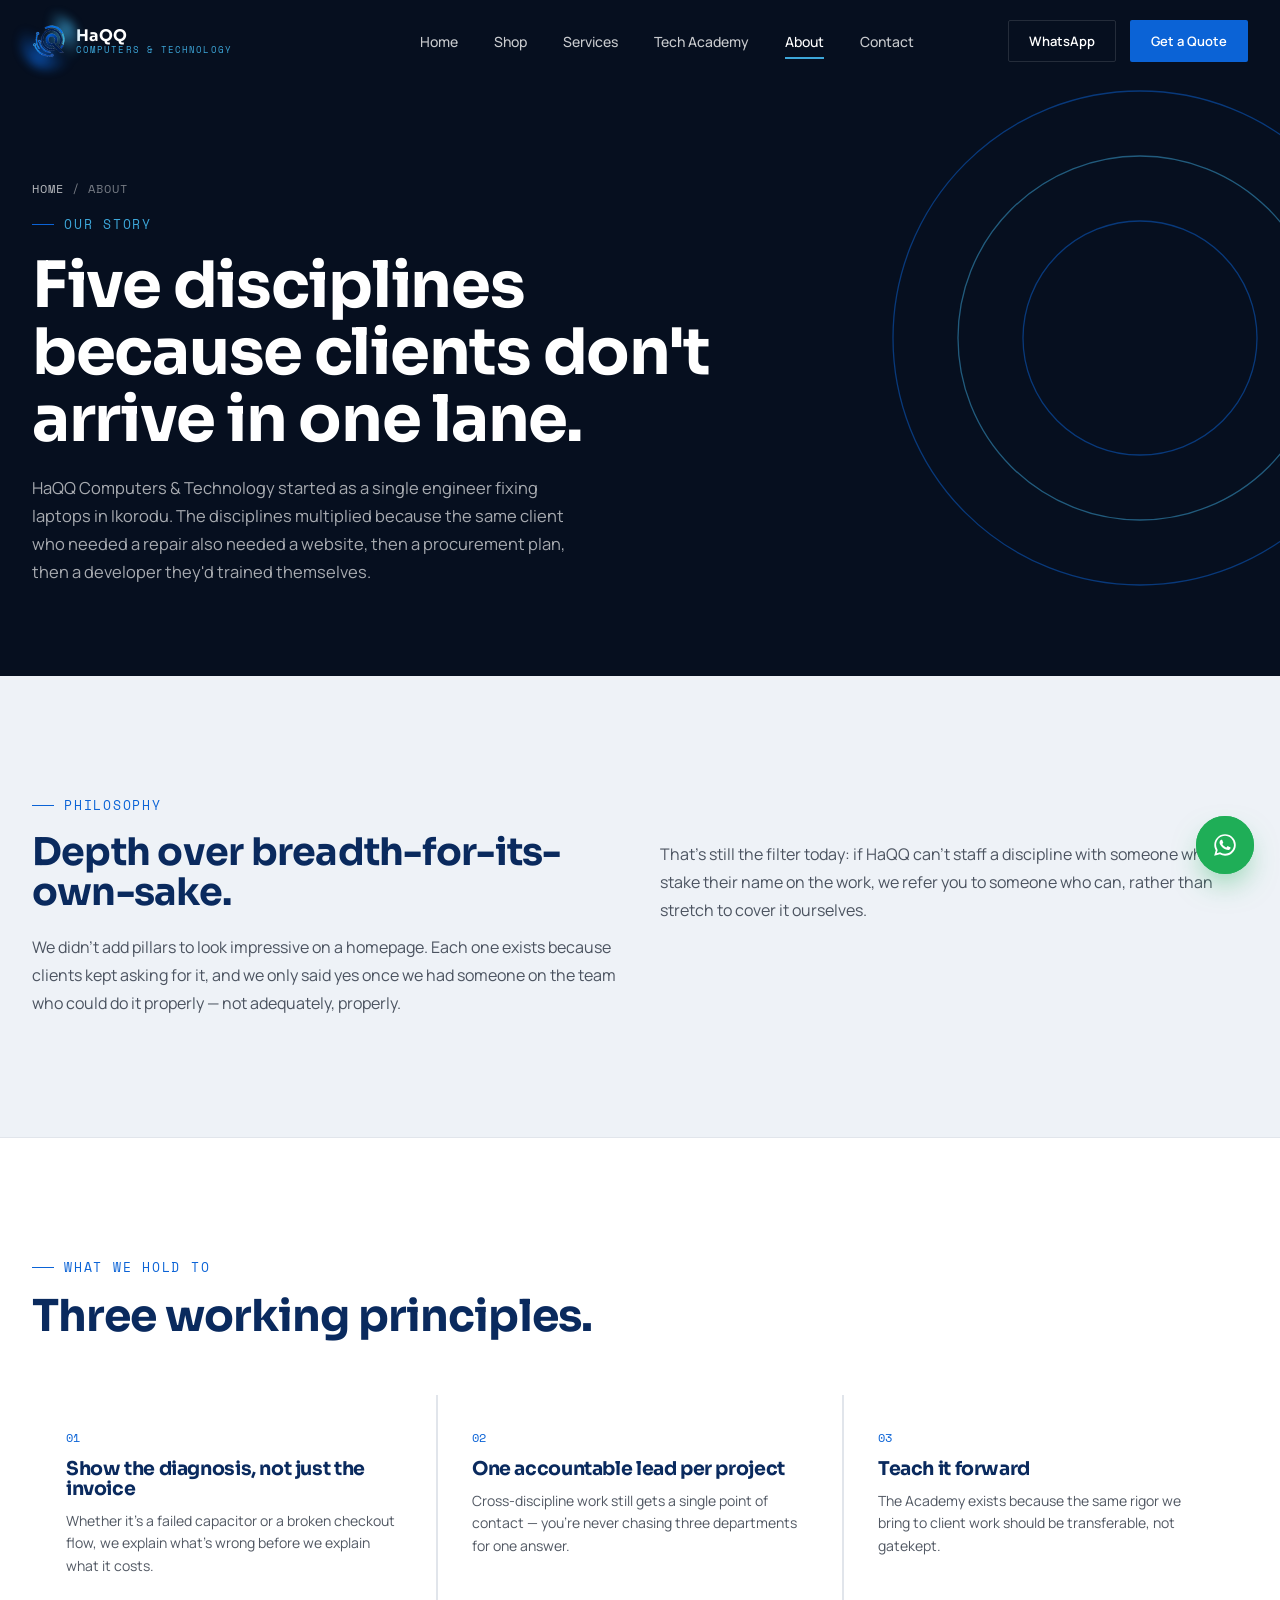
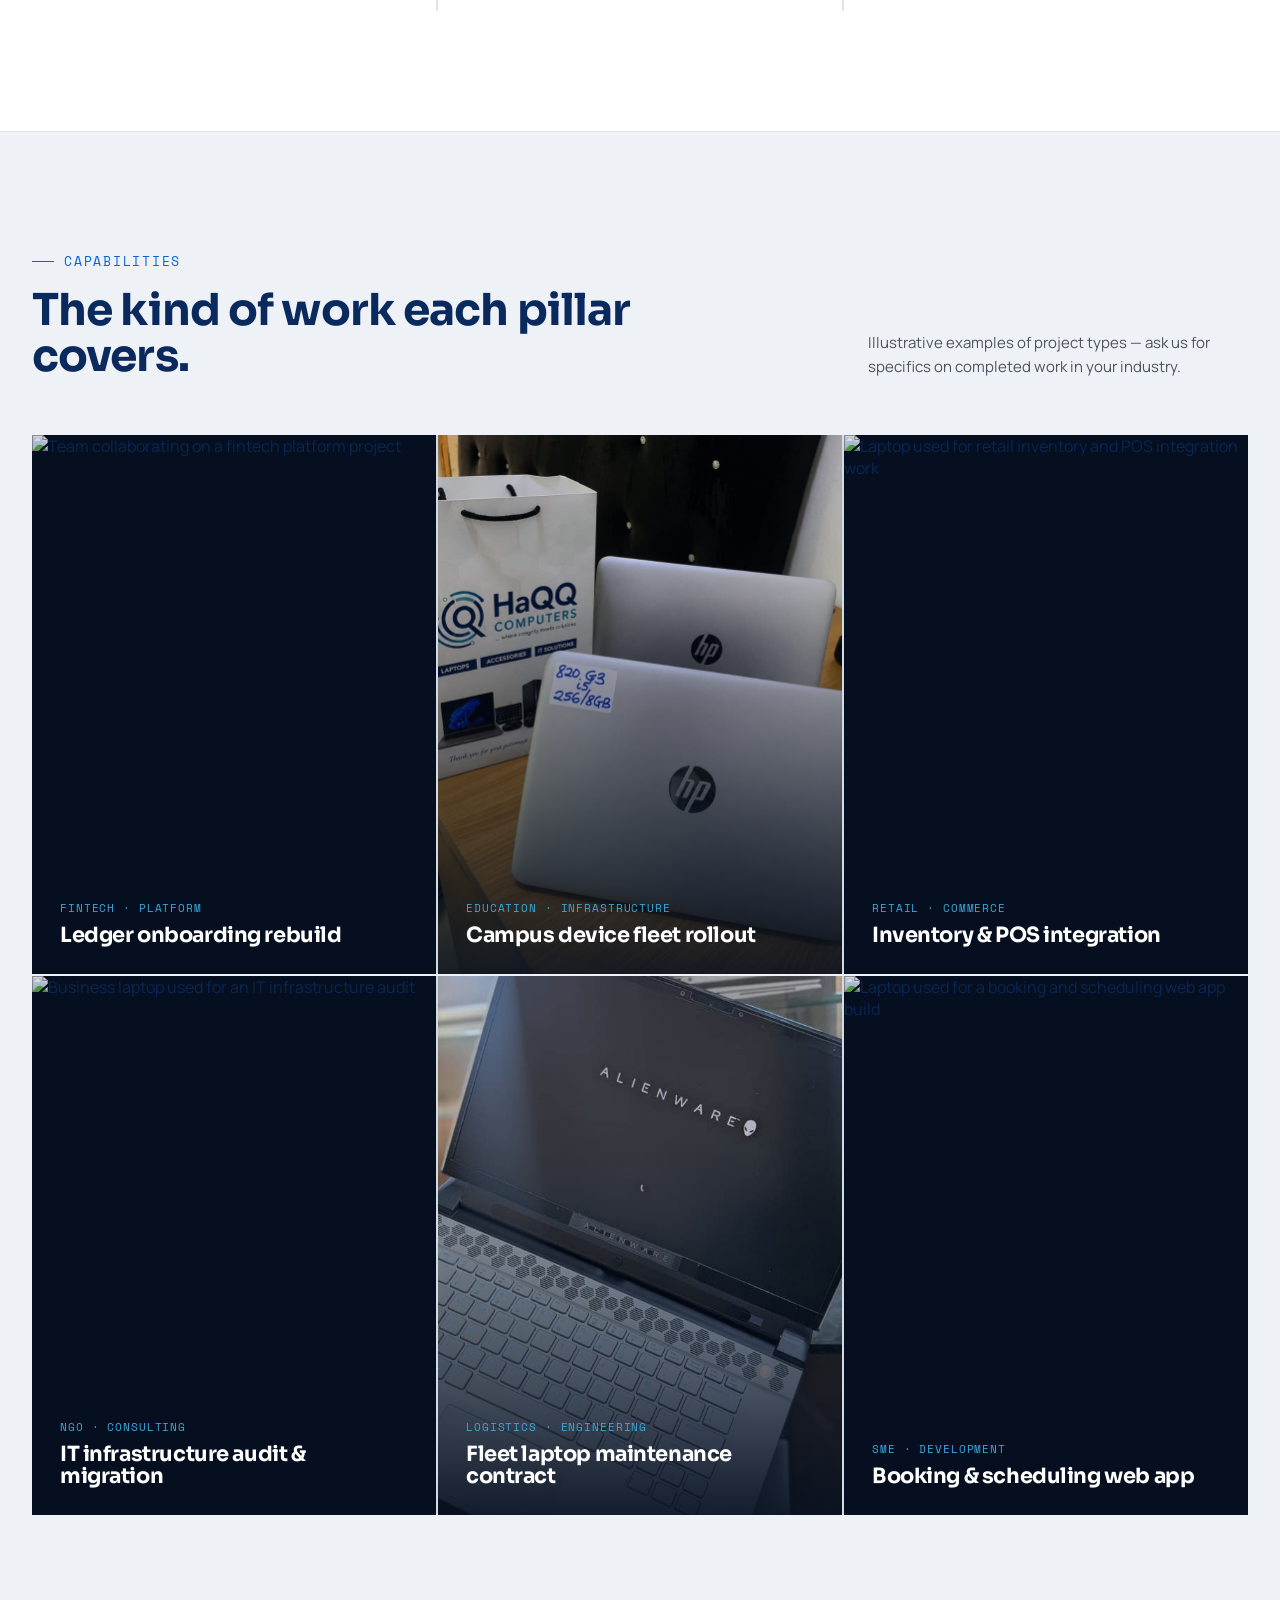
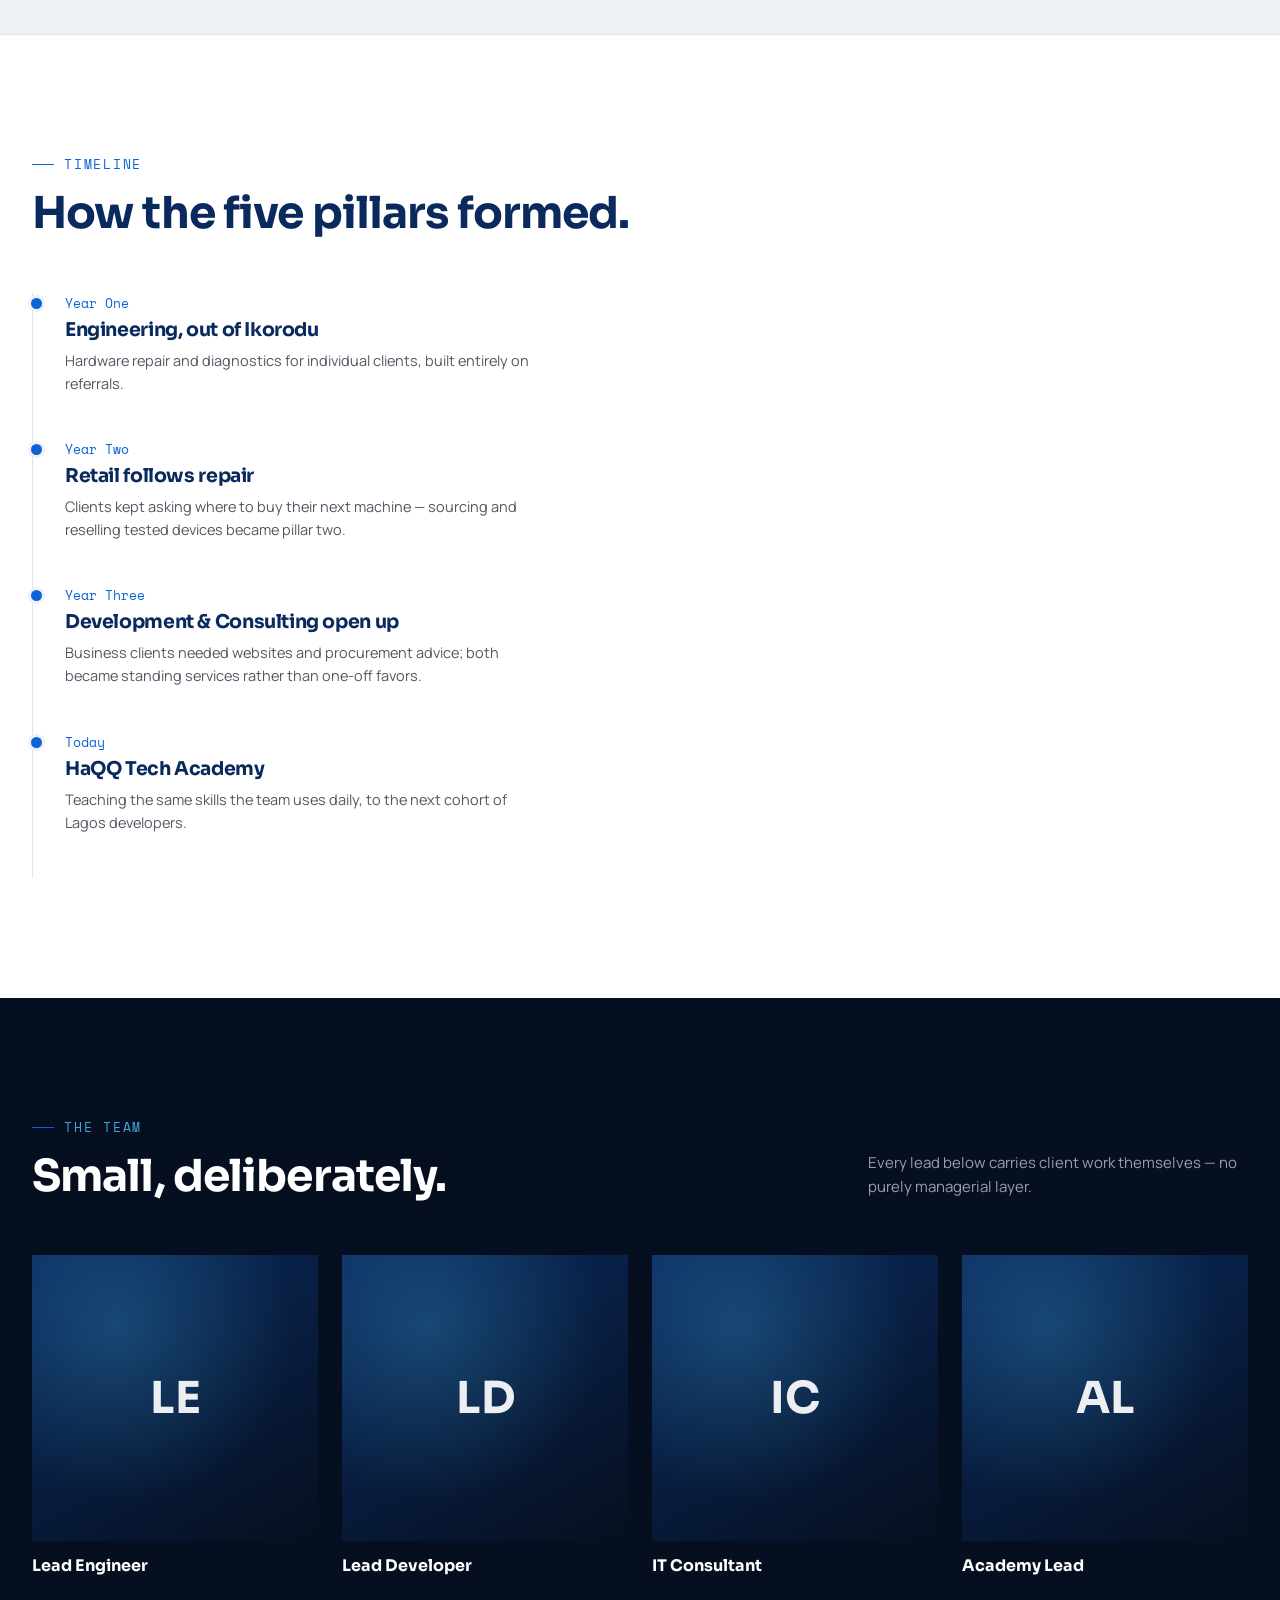
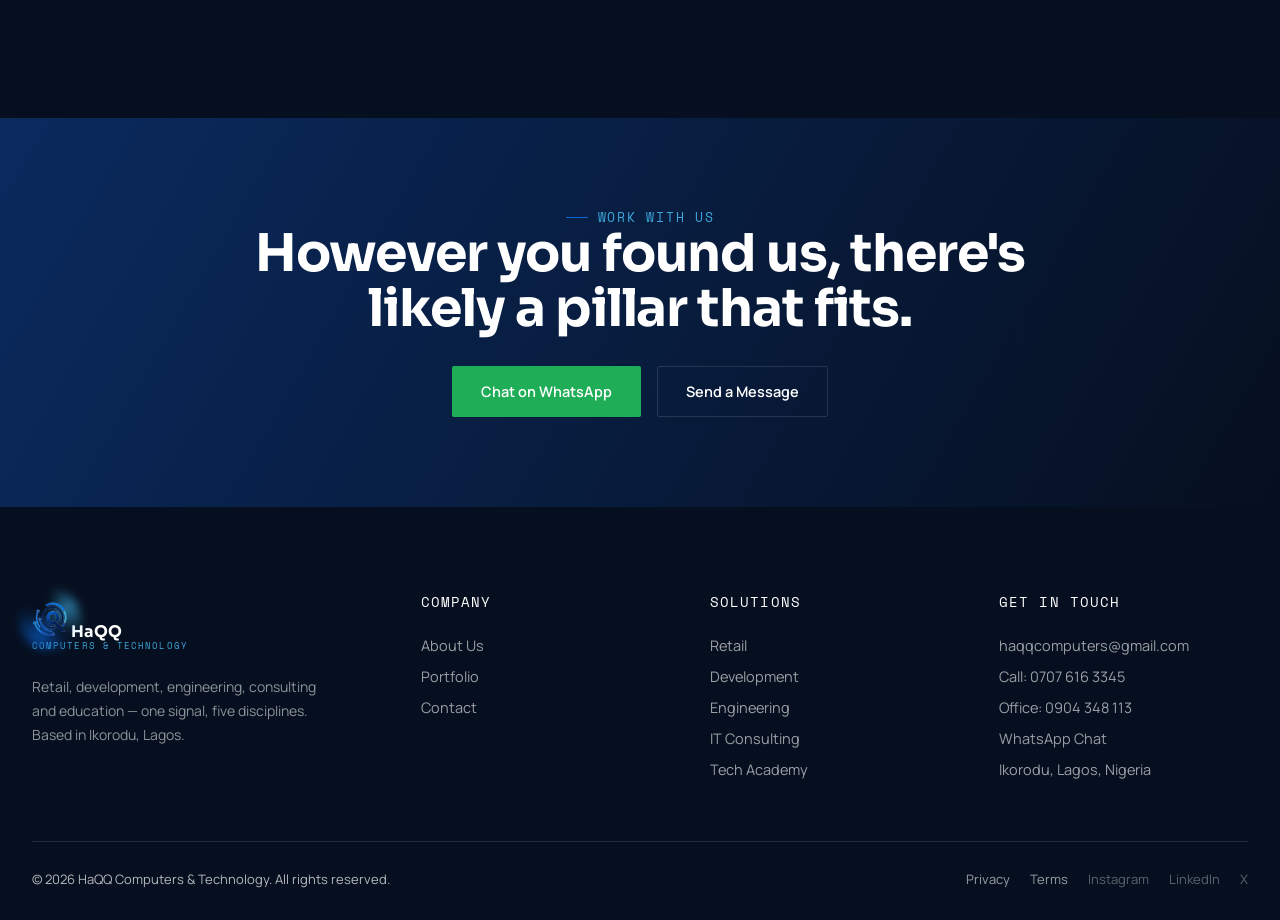
==== about.html @ e87e414a "Deploy clean site files from root" ====
<!DOCTYPE html>
<html lang="en">
<head>
<meta charset="UTF-8">
<meta name="viewport" content="width=device-width, initial-scale=1.0">
<title>About Us & Portfolio | HaQQ Computers & Technology</title>
<meta name="description" content="The philosophy, team and portfolio behind HaQQ Computers & Technology, Lagos.">
<link rel="icon" href="assets/logo-icon.png">
<!-- Open Graph / social preview. Update og:url and og:image to absolute URLs once the site is live on its real domain. -->
<meta property="og:type" content="website">
<meta property="og:site_name" content="HaQQ Computers & Technology">
<meta property="og:title" content="About Us & Portfolio | HaQQ Computers & Technology">
<meta property="og:description" content="The philosophy, team and portfolio behind HaQQ Computers & Technology, Lagos.">
<meta property="og:url" content="https://haqqcomputers.com/about.html">
<meta property="og:image" content="assets/logo.png">
<meta name="twitter:card" content="summary_large_image">
<meta name="twitter:title" content="About Us & Portfolio | HaQQ Computers & Technology">
<meta name="twitter:description" content="The philosophy, team and portfolio behind HaQQ Computers & Technology, Lagos.">
<meta name="twitter:image" content="assets/logo.png">
<link rel="canonical" href="https://haqqcomputers.com/about.html">
<link rel="preconnect" href="https://fonts.googleapis.com">
<link href="https://fonts.googleapis.com/css2?family=Sora:wght@500;600;700;800&family=Manrope:wght@400;500;600;700&family=Space+Mono:wght@400;700&display=swap" rel="stylesheet">
<link rel="stylesheet" href="css/style.css">
</head>
<body>

<nav class="site-nav">
  <div class="wrap">
    <a href="index.html" class="nav-logo">
      <span class="logo-orbit"><img src="assets/logo-icon.png" alt="HaQQ Computers & Technology logo"></span>
      <span class="lockup">HaQQ<span>COMPUTERS &amp; TECHNOLOGY</span></span>
    </a>
    <div class="nav-overlay"></div>
    <ul class="nav-links">
      <li><a href="index.html">Home</a></li>
      <li><a href="shop.html">Shop</a></li>
      <li><a href="services.html">Services</a></li>
      <li><a href="academy.html">Tech Academy</a></li>
      <li><a href="about.html" class="active">About</a></li>
      <li><a href="contact.html">Contact</a></li>
    </ul>
    <div class="nav-cta">
      <a href="#" data-wa="Hi HaQQ, I'd like to talk about a project." class="btn btn-ghost-dark btn-sm"><span class="txt">WhatsApp</span></a>
      <a href="contact.html" class="btn btn-primary btn-sm">Get a Quote</a>
      <button class="nav-burger" aria-label="Toggle menu"><span></span><span></span><span></span></button>
    </div>
  </div>
</nav>

<header class="page-hero">
  <svg class="ring-bg" viewBox="0 0 400 400" fill="none">
    <circle cx="200" cy="200" r="190" stroke="#0b63d6" stroke-width="1"/>
    <circle cx="200" cy="200" r="140" stroke="#3da7da" stroke-width="1"/>
    <circle cx="200" cy="200" r="90" stroke="#0b63d6" stroke-width="1"/>
  </svg>
  <div class="wrap">
    <div class="breadcrumb"><a href="index.html">Home</a> / About</div>
    <div class="eyebrow">Our Story</div>
    <h1>Five disciplines because clients don't arrive in one lane.</h1>
    <p>HaQQ Computers &amp; Technology started as a single engineer fixing laptops in Ikorodu. The disciplines multiplied because the same client who needed a repair also needed a website, then a procurement plan, then a developer they'd trained themselves.</p>
  </div>
</header>

<section class="section-pad">
  <div class="wrap grid-2">
    <div class="reveal">
      <div class="eyebrow">Philosophy</div>
      <h2 style="font-size:clamp(26px,3.2vw,38px); margin:18px 0 20px;">Depth over breadth-for-its-own-sake.</h2>
      <p style="color:var(--ink-70); line-height:1.75;">We didn't add pillars to look impressive on a homepage. Each one exists because clients kept asking for it, and we only said yes once we had someone on the team who could do it properly — not adequately, properly.</p>
    </div>
    <div class="reveal reveal-d1">
      <p style="color:var(--ink-70); line-height:1.75; margin-top:44px;">That's still the filter today: if HaQQ can't staff a discipline with someone who'd stake their name on the work, we refer you to someone who can, rather than stretch to cover it ourselves.</p>
    </div>
  </div>
</section>

<section class="section-pad" style="background:var(--paper); border-top:1px solid var(--line); border-bottom:1px solid var(--line);">
  <div class="wrap">
    <div class="section-head reveal">
      <div><div class="eyebrow">What We Hold To</div><h2>Three working principles.</h2></div>
    </div>
    <div class="value-grid">
      <div class="value-item reveal">
        <div class="n">01</div>
        <h4>Show the diagnosis, not just the invoice</h4>
        <p>Whether it's a failed capacitor or a broken checkout flow, we explain what's wrong before we explain what it costs.</p>
      </div>
      <div class="value-item reveal reveal-d1">
        <div class="n">02</div>
        <h4>One accountable lead per project</h4>
        <p>Cross-discipline work still gets a single point of contact — you're never chasing three departments for one answer.</p>
      </div>
      <div class="value-item reveal reveal-d2">
        <div class="n">03</div>
        <h4>Teach it forward</h4>
        <p>The Academy exists because the same rigor we bring to client work should be transferable, not gatekept.</p>
      </div>
    </div>
  </div>
</section>

<section class="section-pad" id="portfolio">
  <div class="wrap">
    <div class="section-head reveal">
      <div><div class="eyebrow">Capabilities</div><h2>The kind of work each pillar covers.</h2></div>
      <p>Illustrative examples of project types — ask us for specifics on completed work in your industry.</p>
    </div>
    <div class="portfolio-strip" style="margin:0;">
      <div class="portfolio-item reveal"><img src="https://images.unsplash.com/photo-1573164574572-cb89e39749b4?fm=jpg&q=80&w=900&auto=format&fit=crop" alt="Team collaborating on a fintech platform project" loading="lazy"><div class="content"><div class="tag-line">Fintech · Platform</div><h4>Ledger onboarding rebuild</h4></div></div>
      <div class="portfolio-item reveal reveal-d1"><img src="assets/products/hp-budget.jpeg" alt="Laptops prepared for a school device fleet rollout" loading="lazy"><div class="content"><div class="tag-line">Education · Infrastructure</div><h4>Campus device fleet rollout</h4></div></div>
      <div class="portfolio-item reveal reveal-d2"><img src="https://images.unsplash.com/photo-1628115367019-607aedaee62a?fm=jpg&q=80&w=900&auto=format&fit=crop" alt="Laptop used for retail inventory and POS integration work" loading="lazy"><div class="content"><div class="tag-line">Retail · Commerce</div><h4>Inventory &amp; POS integration</h4></div></div>
    </div>
    <div class="portfolio-strip" style="margin-top:2px;">
      <div class="portfolio-item reveal"><img src="https://images.unsplash.com/photo-1552257079-e48b715185fa?fm=jpg&q=80&w=900&auto=format&fit=crop" alt="Business laptop used for an IT infrastructure audit" loading="lazy"><div class="content"><div class="tag-line">NGO · Consulting</div><h4>IT infrastructure audit &amp; migration</h4></div></div>
      <div class="portfolio-item reveal reveal-d1"><img src="assets/products/alienware-gaming.jpeg" alt="Laptop serviced as part of a fleet maintenance contract" loading="lazy"><div class="content"><div class="tag-line">Logistics · Engineering</div><h4>Fleet laptop maintenance contract</h4></div></div>
      <div class="portfolio-item reveal reveal-d2"><img src="https://images.unsplash.com/photo-1593642532400-2682810df593?fm=jpg&q=80&w=900&auto=format&fit=crop" alt="Laptop used for a booking and scheduling web app build" loading="lazy"><div class="content"><div class="tag-line">SME · Development</div><h4>Booking &amp; scheduling web app</h4></div></div>
    </div>
  </div>
</section>

<section class="section-pad" style="background:var(--paper); border-top:1px solid var(--line);">
  <div class="wrap">
    <div class="section-head reveal">
      <div><div class="eyebrow">Timeline</div><h2>How the five pillars formed.</h2></div>
    </div>
    <div class="timeline">
      <div class="timeline-item reveal">
        <div class="yr">Year One</div>
        <h4>Engineering, out of Ikorodu</h4>
        <p>Hardware repair and diagnostics for individual clients, built entirely on referrals.</p>
      </div>
      <div class="timeline-item reveal reveal-d1">
        <div class="yr">Year Two</div>
        <h4>Retail follows repair</h4>
        <p>Clients kept asking where to buy their next machine — sourcing and reselling tested devices became pillar two.</p>
      </div>
      <div class="timeline-item reveal reveal-d2">
        <div class="yr">Year Three</div>
        <h4>Development &amp; Consulting open up</h4>
        <p>Business clients needed websites and procurement advice; both became standing services rather than one-off favors.</p>
      </div>
      <div class="timeline-item reveal reveal-d3">
        <div class="yr">Today</div>
        <h4>HaQQ Tech Academy</h4>
        <p>Teaching the same skills the team uses daily, to the next cohort of Lagos developers.</p>
      </div>
    </div>
  </div>
</section>

<section class="section-pad dark-section">
  <div class="wrap">
    <div class="section-head reveal">
      <div><div class="eyebrow" style="color:var(--cyan);">The Team</div><h2 style="color:#fff;">Small, deliberately.</h2></div>
      <p style="color:rgba(255,255,255,.6);">Every lead below carries client work themselves — no purely managerial layer.</p>
    </div>
    <div class="team-grid">
      <div class="team-card reveal"><div class="photo"><span class="initial">LE</span></div><h5>Lead Engineer</h5><span>Hardware &amp; Diagnostics</span></div>
      <div class="team-card reveal reveal-d1"><div class="photo"><span class="initial">LD</span></div><h5>Lead Developer</h5><span>Web &amp; Software</span></div>
      <div class="team-card reveal reveal-d2"><div class="photo"><span class="initial">IC</span></div><h5>IT Consultant</h5><span>Infrastructure &amp; Procurement</span></div>
      <div class="team-card reveal reveal-d3"><div class="photo"><span class="initial">AL</span></div><h5>Academy Lead</h5><span>Curriculum &amp; Mentorship</span></div>
    </div>
  </div>
</section>

<section class="cta-band">
  <div class="wrap">
    <div class="eyebrow reveal" style="justify-content:center; color:var(--cyan);">Work With Us</div>
    <h2 class="reveal">However you found us, there's likely a pillar that fits.</h2>
    <div class="cta-band-ctas reveal">
      <a href="#" data-wa="Hi HaQQ, I'd like to talk about a project." class="btn btn-wa">Chat on WhatsApp</a>
      <a href="contact.html" class="btn btn-ghost-dark">Send a Message</a>
    </div>
  </div>
</section>

<footer class="site-footer">
  <div class="wrap">
    <div style="display:grid; grid-template-columns:1.4fr 1fr 1fr 1fr; gap:40px; padding-bottom:56px; border-bottom:1px solid var(--line-dark);">
      <div>
        <a href="index.html" class="nav-logo" style="margin-bottom:18px;">
          <span class="logo-orbit" style="width:36px;height:36px;"><img src="assets/logo-icon.png" alt="HaQQ logo" style="height:36px;"></span>
          <span class="lockup">HaQQ<span>COMPUTERS &amp; TECHNOLOGY</span></span>
        </a>
        <p style="font-size:14px; line-height:1.7; max-width:32ch; color:rgba(255,255,255,.55); margin-top:14px;">Retail, development, engineering, consulting and education — one signal, five disciplines. Based in Ikorodu, Lagos.</p>
      </div>
      <div>
        <h4>Company</h4>
        <a href="about.html">About Us</a>
        <a href="about.html#portfolio">Portfolio</a>
        <a href="contact.html">Contact</a>
      </div>
      <div>
        <h4>Solutions</h4>
        <a href="shop.html">Retail</a>
        <a href="services.html">Development</a>
        <a href="services.html">Engineering</a>
        <a href="services.html">IT Consulting</a>
        <a href="academy.html">Tech Academy</a>
      </div>
      <div>
        <h4>Get in Touch</h4>
        <a href="mailto:haqqcomputers@gmail.com">haqqcomputers@gmail.com</a>
        <a href="tel:+2347076163345">Call: 0707 616 3345</a>
        <a href="tel:+2340904348113">Office: 0904 348 113</a>
        <a href="#" data-wa="Hi HaQQ, I'd like to talk about a project.">WhatsApp Chat</a>
        <a href="#">Ikorodu, Lagos, Nigeria</a>
      </div>
    </div>
    <div style="display:flex; justify-content:space-between; align-items:center; padding-top:28px; flex-wrap:wrap; gap:12px;">
      <span style="font-size:13px;">© <span class="js-year"></span> HaQQ Computers &amp; Technology. All rights reserved.</span>
      <div style="display:flex; gap:20px; align-items:center;">
        <a href="privacy.html" style="padding:0; font-size:13px;">Privacy</a>
        <a href="terms.html" style="padding:0; font-size:13px;">Terms</a>
        <span style="font-size:13px; color:rgba(255,255,255,.35);" title="Social profiles launching soon">Instagram</span>
        <span style="font-size:13px; color:rgba(255,255,255,.35);" title="Social profiles launching soon">LinkedIn</span>
        <span style="font-size:13px; color:rgba(255,255,255,.35);" title="Social profiles launching soon">X</span>
      </div>
    </div>
  </div>
</footer>

<a href="#" data-wa="Hi HaQQ, I'd like to talk about a project." class="wa-float" aria-label="Chat on WhatsApp">
  <svg width="26" height="26" viewBox="0 0 24 24" fill="currentColor"><path d="M12.04 2C6.58 2 2.13 6.45 2.13 11.91c0 1.75.46 3.44 1.34 4.93L2 22l5.28-1.39a9.9 9.9 0 004.76 1.21h.01c5.46 0 9.9-4.45 9.9-9.91C22 6.45 17.5 2 12.04 2zm0 18.06h-.01a8.24 8.24 0 01-4.2-1.15l-.3-.18-3.13.82.84-3.05-.2-.31a8.22 8.22 0 01-1.26-4.38c0-4.55 3.7-8.25 8.26-8.25 2.2 0 4.27.86 5.83 2.42a8.19 8.19 0 012.42 5.84c0 4.55-3.71 8.24-8.25 8.24zm4.52-6.16c-.25-.12-1.47-.72-1.7-.81-.23-.08-.39-.12-.56.13-.17.25-.64.81-.78.97-.14.17-.29.19-.53.06-.25-.12-1.05-.39-2-1.23-.74-.66-1.24-1.47-1.39-1.72-.14-.25-.02-.38.11-.51.11-.11.25-.29.37-.43.12-.15.16-.25.25-.42.08-.17.04-.31-.02-.44-.06-.12-.56-1.35-.77-1.85-.2-.48-.41-.42-.56-.43-.14-.01-.31-.01-.48-.01a.92.92 0 00-.67.31c-.23.25-.87.85-.87 2.08s.89 2.41 1.02 2.58c.12.17 1.75 2.67 4.25 3.74.59.26 1.06.41 1.42.52.6.19 1.14.16 1.57.1.48-.07 1.47-.6 1.68-1.18.21-.58.21-1.08.14-1.18-.06-.11-.23-.17-.48-.29z"/></svg>
</a>

<script src="js/main.js"></script>
</body>
</html>
---- css/style.css ----
/* ============================================================
   HaQQ Computers & Technology — Design System
   Tokens derived from brand mark: concentric signal-ring monogram
   ============================================================ */

:root{
  /* Core palette — pulled from logo analysis */
  --ink:        #060f1f;   /* near-black navy, cinematic canvas */
  --navy:       #0a2a5e;   /* primary brand navy, headings on light */
  --signal:     #0b63d6;   /* primary accent — CTAs, links */
  --cyan:       #3da7da;   /* secondary accent — motion, highlights */
  --porcelain:  #eef2f7;   /* light surface */
  --paper:      #ffffff;   /* card surface */
  --amber:      #e8a33d;   /* utility only — stock/sale badges */

  --ink-70:     rgba(6,15,31,.7);
  --ink-45:     rgba(6,15,31,.45);
  --line:       rgba(10,42,94,.12);
  --line-dark:  rgba(255,255,255,.12);

  --display: 'Sora', sans-serif;
  --body:    'Manrope', sans-serif;
  --mono:    'Space Mono', monospace;

  --container: 1320px;
}

*{ box-sizing:border-box; margin:0; padding:0; }
html{ scroll-behavior:smooth; }
body{
  font-family:var(--body);
  color:var(--navy);
  background:var(--porcelain);
  -webkit-font-smoothing:antialiased;
  overflow-x:hidden;
}
img{ max-width:100%; display:block; }
a{ color:inherit; text-decoration:none; }
ul{ list-style:none; }
button{ font-family:inherit; cursor:pointer; }

.wrap{ max-width:var(--container); margin:0 auto; padding:0 32px; }
@media (max-width:640px){ .wrap{ padding:0 20px; } }

h1,h2,h3,h4{ font-family:var(--display); font-weight:700; letter-spacing:-0.02em; line-height:1.05; }
.eyebrow{
  font-family:var(--mono); font-size:12.5px; letter-spacing:.14em; text-transform:uppercase;
  color:var(--signal); display:flex; align-items:center; gap:10px; font-weight:500;
}
.eyebrow::before{ content:''; width:22px; height:1px; background:var(--signal); display:block; }

/* Focus visibility */
a:focus-visible, button:focus-visible, input:focus-visible, textarea:focus-visible, select:focus-visible{
  outline:2px solid var(--signal); outline-offset:3px; border-radius:2px;
}

@media (prefers-reduced-motion: reduce){
  *{ animation-duration:.001ms !important; animation-iteration-count:1 !important; transition-duration:.001ms !important; scroll-behavior:auto !important; }
}

/* ---------------- Buttons ---------------- */
.btn{
  display:inline-flex; align-items:center; gap:10px;
  padding:15px 28px; border-radius:2px; font-weight:600; font-size:14.5px;
  border:1px solid transparent; transition:transform .35s cubic-bezier(.2,.8,.2,1), background .3s, color .3s, border-color .3s;
  white-space:nowrap;
}
.btn-primary{ background:var(--signal); color:#fff; }
.btn-primary:hover{ background:var(--navy); transform:translateY(-2px); }
.btn-ghost{ border-color:var(--line); color:var(--navy); }
.btn-ghost:hover{ border-color:var(--signal); color:var(--signal); transform:translateY(-2px); }
.btn-ghost-dark{ border-color:var(--line-dark); color:#fff; }
.btn-ghost-dark:hover{ border-color:var(--cyan); color:var(--cyan); transform:translateY(-2px); }
.btn-wa{ background:#1fae57; color:#fff; }
.btn-wa:hover{ background:#178f47; transform:translateY(-2px); }
.btn-sm{ padding:11px 20px; font-size:13px; }

/* ---------------- Nav ---------------- */
.site-nav{
  position:fixed; top:0; left:0; right:0; z-index:100;
  padding:20px 0; transition:background .4s, padding .4s, border-color .4s;
  border-bottom:1px solid transparent;
}
.site-nav.scrolled{ background:rgba(6,15,31,.86); backdrop-filter:blur(14px); padding:14px 0; border-color:var(--line-dark); }
.site-nav .wrap{ display:flex; align-items:center; justify-content:space-between; }
.nav-logo{ display:flex; align-items:center; gap:10px; }
.logo-orbit{ position:relative; display:inline-flex; align-items:center; justify-content:center; width:34px; height:34px; flex-shrink:0; }
.logo-orbit::before{
  content:''; position:absolute; width:170%; height:170%; border-radius:50%;
  background:conic-gradient(from 0deg, transparent 0deg, var(--cyan) 55deg, transparent 130deg, var(--signal) 210deg, transparent 300deg);
  animation:logo-orbit-spin 5s linear infinite; filter:blur(5px); opacity:.65; z-index:0;
}
.logo-orbit img{ position:relative; z-index:1; height:34px; width:auto; animation:logo-glow-pulse 3s ease-in-out infinite; }
@keyframes logo-orbit-spin{ to{ transform:rotate(360deg); } }
@keyframes logo-glow-pulse{ 0%,100%{ filter:drop-shadow(0 0 3px rgba(61,167,218,.4)); } 50%{ filter:drop-shadow(0 0 9px rgba(61,167,218,.75)); } }
@media (prefers-reduced-motion: reduce){ .logo-orbit::before{ animation:none; opacity:.4; } .logo-orbit img{ animation:none; } }
.nav-logo img{ height:34px; width:auto; }
.nav-logo .lockup{ font-family:var(--display); font-weight:700; font-size:16px; color:#fff; line-height:1.1; }
.nav-logo .lockup span{ display:block; font-family:var(--mono); font-size:9px; letter-spacing:.12em; color:var(--cyan); font-weight:400; }
.nav-links{ display:flex; align-items:center; gap:36px; }
.nav-links a{ font-size:14px; font-weight:500; color:rgba(255,255,255,.78); transition:color .25s; position:relative; }
.nav-links a:hover, .nav-links a.active{ color:#fff; }
.nav-links a.active::after{ content:''; position:absolute; left:0; right:0; bottom:-8px; height:2px; background:var(--cyan); }
.nav-cta{ display:flex; align-items:center; gap:14px; }
.nav-burger{ display:none; }

@media (max-width:980px){
  .nav-links{ position:fixed; top:0; right:-100%; height:100vh; width:78%; max-width:340px;
    background:var(--ink); flex-direction:column; align-items:flex-start; justify-content:center;
    padding:40px; gap:28px; transition:right .45s cubic-bezier(.2,.8,.2,1); border-left:1px solid var(--line-dark); }
  .nav-links.open{ right:0; }
  .nav-links a{ font-size:19px; }
  .nav-burger{ display:flex; flex-direction:column; gap:5px; width:26px; z-index:200; }
  .nav-burger span{ height:2px; background:#fff; border-radius:2px; transition:.3s; }
  .nav-cta .btn-ghost-dark span.txt{ display:none; }
  .nav-overlay{ position:fixed; inset:0; background:rgba(0,0,0,.5); opacity:0; pointer-events:none; transition:opacity .4s; z-index:90; }
  .nav-overlay.show{ opacity:1; pointer-events:auto; }
}

/* ---------------- Signal Ring — signature motif ---------------- */
.signal-ring{ transform-origin:center; }
.signal-ring .arc{ animation:ring-spin 34s linear infinite; transform-origin:center; }
.signal-ring .arc.rev{ animation-direction:reverse; animation-duration:46s; }
.signal-ring .node{ animation:node-pulse 3.2s ease-in-out infinite; }
@keyframes ring-spin{ to{ transform:rotate(360deg); } }
@keyframes node-pulse{ 0%,100%{ opacity:.35; } 50%{ opacity:1; } }

/* ---------------- Reveal (3D entrance) ---------------- */
.reveal{ opacity:0; transform:perspective(900px) translateY(28px) rotateX(6deg); transform-origin:bottom center; transition:opacity .8s cubic-bezier(.2,.7,.2,1), transform .8s cubic-bezier(.2,.7,.2,1); will-change:transform,opacity; }
.reveal.in{ opacity:1; transform:perspective(900px) translateY(0) rotateX(0deg); }
.reveal-d1{ transition-delay:.08s; } .reveal-d2{ transition-delay:.16s; } .reveal-d3{ transition-delay:.24s; } .reveal-d4{ transition-delay:.32s; }

/* ---------------- Tap / touch feedback (mobile-first) ---------------- */
.btn:active{ transform:scale(.95); }
.card:active{ transform:scale(.98); }
.filter-chip:active, .tab-btn:active{ transform:scale(.94); }
.product-card{ transform-style:preserve-3d; transition:transform .35s cubic-bezier(.2,.8,.2,1), box-shadow .4s; }

/* ---------------- 3D tilt (pointer-driven, desktop + touch) ---------------- */
.tilt-card{ transform-style:preserve-3d; transition:transform .5s cubic-bezier(.2,.8,.2,1); }
.tilt-card .product-media, .tilt-card .product-body{ transform:translateZ(0); }

/* ---------------- Page load transition ---------------- */
body{ animation:page-in .6s cubic-bezier(.2,.8,.2,1); }
@keyframes page-in{ from{ opacity:0; transform:translateY(10px); } to{ opacity:1; transform:none; } }

/* ---------------- Parallax hero content ---------------- */
.hero-main, .hero-side{ will-change:transform; }

/* ---------------- Sections ---------------- */
section{ position:relative; }
.section-pad{ padding:120px 0; }
@media (max-width:768px){ .section-pad{ padding:76px 0; } }
.dark-section{ background:var(--ink); color:#fff; }
.dark-section .eyebrow{ color:var(--cyan); }

/* ---------------- Cards ---------------- */
.card{ background:var(--paper); border:1px solid var(--line); transition:transform .4s, box-shadow .4s, border-color .4s; }
.card:hover{ transform:translateY(-6px); box-shadow:0 24px 48px -20px rgba(10,42,94,.22); border-color:transparent; }

/* ---------------- Footer ---------------- */
footer.site-footer{ background:var(--ink); color:rgba(255,255,255,.7); padding:88px 0 32px; }
footer.site-footer h4{ color:#fff; font-size:14px; font-family:var(--mono); letter-spacing:.08em; text-transform:uppercase; margin-bottom:20px; font-weight:500; }
footer.site-footer a{ color:rgba(255,255,255,.6); font-size:14.5px; display:block; padding:6px 0; transition:color .25s; }
footer.site-footer a:hover{ color:var(--cyan); }

/* ---------------- WhatsApp float ---------------- */
.wa-float{
  position:fixed; bottom:26px; right:26px; z-index:80;
  width:58px; height:58px; border-radius:50%; background:#1fae57; color:#fff;
  display:flex; align-items:center; justify-content:center; box-shadow:0 14px 30px -8px rgba(31,174,87,.55);
  transition:transform .3s;
}
.wa-float:hover{ transform:scale(1.08); }
.wa-float::before{ content:''; position:absolute; inset:0; border-radius:50%; border:2px solid #1fae57; animation:wa-ping 2.4s ease-out infinite; }
@keyframes wa-ping{ 0%{ transform:scale(1); opacity:.7; } 100%{ transform:scale(1.6); opacity:0; } }

/* ---------------- Misc utility ---------------- */
.tag{ font-family:var(--mono); font-size:11px; letter-spacing:.08em; text-transform:uppercase; padding:5px 10px; border:1px solid var(--line); color:var(--navy); }
.tag-amber{ color:#8a5a12; border-color:rgba(232,163,61,.5); background:rgba(232,163,61,.12); }
.divider{ height:1px; background:var(--line); }
.stat-num{ font-family:var(--display); font-weight:700; font-size:clamp(32px,4vw,52px); color:var(--navy); }
.mono{ font-family:var(--mono); }

::selection{ background:var(--signal); color:#fff; }

/* Page hero offset title treatment shared */
.title-huge{ font-size:clamp(40px,6.4vw,92px); }

/* ============================================================
   Page-specific: HOME
   ============================================================ */

/* ---- Hero ---- */
.hero{ background:var(--ink); color:#fff; min-height:100vh; display:flex; align-items:center; position:relative; overflow:hidden; padding-top:120px; padding-bottom:60px; }
.hero-canvas-wrap{ position:absolute; inset:0; overflow:hidden; }
.hero-bg-photo{ position:absolute; inset:0; width:100%; height:100%; object-fit:cover; opacity:.4; filter:saturate(1.1); }
.hero-video-overlay{ position:absolute; inset:0; background:linear-gradient(115deg, var(--ink) 22%, rgba(6,15,31,.8) 48%, rgba(6,15,31,.6) 72%, rgba(6,15,31,.9) 100%); }
#hero-canvas{ position:absolute; inset:0; width:100%; height:100%; display:block; }
.hero .wrap{ position:relative; z-index:2; display:grid; grid-template-columns:1.1fr .9fr; gap:40px; align-items:end; }
.hero-kicker{ margin-bottom:26px; }
.hero h1{ font-size:clamp(42px,6.6vw,86px); color:#fff; }
.hero h1 em{ font-style:normal; color:var(--cyan); }
.hero-sub{ font-size:18px; color:rgba(255,255,255,.68); max-width:480px; margin:26px 0 38px; line-height:1.6; }
.hero-ctas{ display:flex; gap:16px; flex-wrap:wrap; }
.hero-side{ border-left:1px solid var(--line-dark); padding-left:32px; display:flex; flex-direction:column; gap:26px; }
.hero-side .item{ display:flex; align-items:baseline; gap:12px; }
.hero-side .item b{ font-family:var(--display); font-size:26px; color:#fff; }
.hero-side .item span{ font-size:12.5px; color:rgba(255,255,255,.55); font-family:var(--mono); text-transform:uppercase; letter-spacing:.06em; }
.hero-scroll{ position:absolute; bottom:28px; left:32px; z-index:2; display:flex; align-items:center; gap:10px; font-family:var(--mono); font-size:11px; letter-spacing:.1em; text-transform:uppercase; color:rgba(255,255,255,.5); }
.hero-scroll .line{ width:1px; height:34px; background:linear-gradient(to bottom, var(--cyan), transparent); animation:scroll-pulse 2s ease-in-out infinite; }
@keyframes scroll-pulse{ 0%,100%{ opacity:.3; } 50%{ opacity:1; } }

@media (max-width:900px){
  .hero .wrap{ grid-template-columns:1fr; }
  .hero-side{ border-left:none; border-top:1px solid var(--line-dark); padding-left:0; padding-top:24px; flex-direction:row; flex-wrap:wrap; }
}

/* ---- Trust strip ---- */
.trust-strip{ background:var(--paper); border-bottom:1px solid var(--line); padding:26px 0; }
.trust-strip .wrap{ display:flex; align-items:center; justify-content:space-between; flex-wrap:wrap; gap:18px; }
.trust-strip .label{ font-family:var(--mono); font-size:11.5px; letter-spacing:.1em; text-transform:uppercase; color:var(--ink-45); }
.trust-logos{ display:flex; gap:34px; align-items:center; flex-wrap:wrap; opacity:.75; }
.trust-logos span{ font-family:var(--display); font-weight:700; font-size:16px; color:var(--navy); letter-spacing:.01em; }

/* ---- Service matrix ---- */
.matrix{ display:grid; grid-template-columns:repeat(12,1fr); gap:22px; }
.pillar{ grid-column:span 6; padding:38px 34px; position:relative; }
.pillar:nth-child(1){ grid-column:span 7; }
.pillar:nth-child(2){ grid-column:span 5; }
.pillar:nth-child(3){ grid-column:span 5; }
.pillar:nth-child(4){ grid-column:span 7; }
.pillar:nth-child(5){ grid-column:span 12; display:flex; align-items:center; gap:40px; }
.pillar .num{ font-family:var(--mono); font-size:12px; color:var(--cyan); }
.pillar h3{ font-size:26px; margin:16px 0 12px; color:var(--navy); }
.pillar p{ color:var(--ink-70); font-size:15px; line-height:1.65; max-width:46ch; }
.pillar .go{ margin-top:20px; display:inline-flex; align-items:center; gap:8px; font-size:13.5px; font-weight:600; color:var(--signal); }
.pillar-icon{ width:44px; height:44px; }
@media (max-width:860px){
  .pillar, .pillar:nth-child(1), .pillar:nth-child(2), .pillar:nth-child(3), .pillar:nth-child(4){ grid-column:span 12; }
  .pillar:nth-child(5){ flex-direction:column; align-items:flex-start; gap:16px; }
}

/* ---- Product teaser cards ---- */
.product-grid{ display:grid; grid-template-columns:repeat(3,1fr); gap:24px; }
.product-card{ overflow:hidden; }
.product-media{ aspect-ratio:4/3; background:linear-gradient(135deg,var(--porcelain),#dfe7ee); position:relative; display:flex; align-items:center; justify-content:center; overflow:hidden; }
.product-media svg{ width:58%; opacity:.9; }
.product-media img{ width:100%; height:100%; object-fit:cover; display:block; transition:transform .6s cubic-bezier(.2,.8,.2,1); }
.product-card:hover .product-media img{ transform:scale(1.06); }
.product-media .stock-badge{ position:absolute; top:12px; left:12px; z-index:2; }
.product-body{ padding:22px; }
.product-body .cat{ font-family:var(--mono); font-size:11px; text-transform:uppercase; letter-spacing:.08em; color:var(--ink-45); }
.product-body h4{ font-family:var(--display); font-size:19px; margin:8px 0 6px; }
.product-body .price{ font-family:var(--mono); font-size:16px; color:var(--signal); font-weight:600; }
.product-body .old-price{ font-family:var(--mono); font-size:13px; color:var(--ink-45); text-decoration:line-through; margin-left:8px; }
@media (max-width:860px){ .product-grid{ grid-template-columns:1fr; } }

/* ---- Portfolio strip ---- */
.portfolio-strip{ display:grid; grid-template-columns:repeat(3,1fr); gap:2px; background:var(--line); }
.portfolio-item{ background:var(--ink); aspect-ratio:3/4; position:relative; overflow:hidden; display:flex; align-items:flex-end; padding:28px; }
.portfolio-item img{ position:absolute; inset:0; width:100%; height:100%; object-fit:cover; transition:transform .6s cubic-bezier(.2,.8,.2,1); }
.portfolio-item:hover img{ transform:scale(1.06); }
.portfolio-item::before{ content:''; position:absolute; inset:0; background:linear-gradient(180deg, rgba(6,15,31,.15) 30%, rgba(6,15,31,.92) 100%); z-index:1; }
.portfolio-item .content{ position:relative; z-index:2; color:#fff; }
.portfolio-item .tag-line{ font-family:var(--mono); font-size:11px; color:var(--cyan); text-transform:uppercase; letter-spacing:.08em; }
.portfolio-item h4{ font-size:21px; margin-top:8px; }
@media (max-width:860px){ .portfolio-strip{ grid-template-columns:1fr; } }

/* ---- Academy teaser ---- */
.academy-teaser{ display:grid; grid-template-columns:1fr 1fr; gap:60px; align-items:center; }
.cohort-card{ border:1px solid var(--line-dark); padding:28px; }
.cohort-card + .cohort-card{ margin-top:14px; }
.cohort-card .row{ display:flex; justify-content:space-between; align-items:center; }
.cohort-card h5{ font-family:var(--display); font-size:18px; color:#fff; }
.cohort-card .meta{ font-family:var(--mono); font-size:12px; color:rgba(255,255,255,.55); margin-top:6px; }
@media (max-width:860px){ .academy-teaser{ grid-template-columns:1fr; } }

/* ---- Testimonials ---- */
.carousel{ position:relative; overflow:hidden; }
.carousel-track{ display:flex; transition:transform .6s cubic-bezier(.2,.8,.2,1); }
.carousel-slide{ min-width:100%; }
.testi-card{ max-width:760px; margin:0 auto; text-align:center; padding:0 20px; }
.testi-card p{ font-family:var(--display); font-size:clamp(20px,2.6vw,30px); line-height:1.45; color:var(--navy); }
.testi-card .who{ margin-top:26px; font-family:var(--mono); font-size:13px; color:var(--ink-45); }
.carousel-dots{ display:flex; gap:8px; justify-content:center; margin-top:34px; }
.carousel-dot{ width:8px; height:8px; border-radius:50%; background:var(--line); border:none; padding:0; }
.carousel-dot.active{ background:var(--signal); width:22px; border-radius:4px; transition:.3s; }
.carousel-arrows{ display:flex; justify-content:center; gap:16px; margin-top:20px; }
.carousel-arrows button{ width:40px; height:40px; border:1px solid var(--line); background:none; border-radius:50%; display:flex; align-items:center; justify-content:center; transition:.3s; }
.carousel-arrows button:hover{ border-color:var(--signal); color:var(--signal); }

/* ---- Blog/Insights ---- */
.insight-grid{ display:grid; grid-template-columns:repeat(3,1fr); gap:24px; }
.insight-card .meta-row{ display:flex; justify-content:space-between; font-family:var(--mono); font-size:11px; color:var(--ink-45); margin-bottom:14px; text-transform:uppercase; letter-spacing:.06em; }
.insight-card h4{ font-size:19px; margin-bottom:10px; }
.insight-card p{ font-size:14.5px; color:var(--ink-70); line-height:1.6; }
.insight-card{ padding:26px; }
@media (max-width:860px){ .insight-grid{ grid-template-columns:1fr; } }

/* ---- FAQ ---- */
.accordion-item{ border-bottom:1px solid var(--line); }
.accordion-trigger{ width:100%; text-align:left; background:none; border:none; padding:24px 0; display:flex; justify-content:space-between; align-items:center; font-family:var(--display); font-size:17px; color:var(--navy); }
.accordion-trigger .plus{ width:20px; height:20px; position:relative; flex-shrink:0; }
.accordion-trigger .plus::before, .accordion-trigger .plus::after{ content:''; position:absolute; background:var(--signal); transition:transform .3s; }
.accordion-trigger .plus::before{ width:100%; height:2px; top:50%; left:0; transform:translateY(-50%); }
.accordion-trigger .plus::after{ width:2px; height:100%; left:50%; top:0; transform:translateX(-50%); }
.accordion-item.open .accordion-trigger .plus::after{ transform:translateX(-50%) rotate(90deg); opacity:0; }
.accordion-panel{ max-height:0; overflow:hidden; transition:max-height .4s ease; }
.accordion-item.open .accordion-panel{ max-height:240px; }
.accordion-panel p{ padding-bottom:24px; color:var(--ink-70); font-size:15px; line-height:1.65; max-width:70ch; }

/* ---- Closing CTA band ---- */
.cta-band{ background:linear-gradient(120deg, var(--navy), var(--ink)); color:#fff; padding:90px 0; text-align:center; position:relative; overflow:hidden; }
.cta-band h2{ font-size:clamp(30px,4.4vw,52px); max-width:780px; margin:0 auto 30px; }
.cta-band-ctas{ display:flex; gap:16px; justify-content:center; flex-wrap:wrap; }

/* Grid helpers */
.grid-2{ display:grid; grid-template-columns:1fr 1fr; gap:40px; }
@media (max-width:860px){ .grid-2{ grid-template-columns:1fr; } }
.flex-between{ display:flex; align-items:center; justify-content:space-between; }
.section-head{ display:flex; justify-content:space-between; align-items:flex-end; gap:20px; margin-bottom:56px; flex-wrap:wrap; }
.section-head h2{ font-size:clamp(28px,3.6vw,44px); margin-top:16px; max-width:600px; }
.section-head p{ max-width:380px; color:var(--ink-70); font-size:15px; line-height:1.6; }

/* ============================================================
   Page-specific: INNER PAGE HERO (shared across Shop/Services/Academy/About/Contact)
   ============================================================ */
.page-hero{ background:var(--ink); color:#fff; padding:180px 0 90px; position:relative; overflow:hidden; }
.page-hero .ring-bg{ position:absolute; top:50%; right:-120px; transform:translateY(-50%); opacity:.5; width:520px; }
.page-hero .eyebrow{ color:var(--cyan); }
.page-hero h1{ color:#fff; font-size:clamp(38px,5.4vw,64px); margin:18px 0 20px; max-width:14ch; }
.page-hero p{ color:rgba(255,255,255,.65); max-width:56ch; font-size:16.5px; line-height:1.7; }
.breadcrumb{ font-family:var(--mono); font-size:12px; color:rgba(255,255,255,.45); text-transform:uppercase; letter-spacing:.08em; margin-bottom:18px; }
.breadcrumb a{ color:rgba(255,255,255,.7); }

/* ---- Tabs (Services) ---- */
.tab-bar{ display:flex; gap:6px; border-bottom:1px solid var(--line); margin-bottom:56px; flex-wrap:wrap; }
.tab-btn{ padding:16px 22px; font-family:var(--mono); font-size:13px; letter-spacing:.04em; text-transform:uppercase; background:none; border:none; color:var(--ink-45); position:relative; }
.tab-btn.active{ color:var(--signal); }
.tab-btn.active::after{ content:''; position:absolute; left:0; right:0; bottom:-1px; height:2px; background:var(--signal); }
.tab-panel{ display:none; }
.tab-panel.active{ display:block; animation:tab-fade .5s ease; }
@keyframes tab-fade{ from{ opacity:0; transform:translateY(10px);} to{ opacity:1; transform:none;} }

.service-detail{ display:grid; grid-template-columns:1fr 1fr; gap:60px; align-items:start; }
.service-detail .visual{ aspect-ratio:1/1; background:linear-gradient(135deg,var(--porcelain),#dde6ee); position:relative; overflow:hidden; }
.service-detail .visual .ph{ position:absolute; inset:0; background:radial-gradient(circle at 25% 25%, rgba(11,99,214,.18), transparent 55%), radial-gradient(circle at 75% 75%, rgba(61,167,218,.22), transparent 55%); }
.service-detail .visual img{ width:100%; height:100%; object-fit:cover; display:block; }
.service-list{ margin-top:26px; }
.service-list li{ display:flex; gap:14px; padding:14px 0; border-top:1px solid var(--line); font-size:15px; }
.service-list li:last-child{ border-bottom:1px solid var(--line); }
.service-list .mono{ color:var(--signal); flex-shrink:0; }
@media (max-width:860px){ .service-detail{ grid-template-columns:1fr; } }

.process-row{ display:grid; grid-template-columns:repeat(4,1fr); gap:2px; background:var(--line); margin-top:20px; }
.process-step{ background:var(--paper); padding:30px 24px; }
.process-step .n{ font-family:var(--mono); color:var(--signal); font-size:13px; }
.process-step h5{ font-family:var(--display); font-size:17px; margin:12px 0 8px; }
.process-step p{ font-size:13.5px; color:var(--ink-70); line-height:1.55; }
@media (max-width:860px){ .process-row{ grid-template-columns:1fr; } }

/* ---- Pricing / plan cards ---- */
.plan-grid{ display:grid; grid-template-columns:repeat(3,1fr); gap:24px; }
.plan-card{ padding:34px 30px; display:flex; flex-direction:column; }
.plan-card.featured{ background:var(--navy); color:#fff; position:relative; }
.plan-card.featured .eyebrow{ color:var(--cyan); }
.plan-card .plan-price{ font-family:var(--display); font-size:38px; margin:16px 0 20px; }
.plan-card .plan-price span{ font-family:var(--mono); font-size:13px; font-weight:400; opacity:.6; }
.plan-card ul{ margin:22px 0; flex:1; }
.plan-card ul li{ font-size:14px; padding:8px 0; display:flex; gap:10px; }
.plan-card.featured ul li, .plan-card.featured p{ color:rgba(255,255,255,.75); }
@media (max-width:860px){ .plan-grid{ grid-template-columns:1fr; } }

/* ---- Shop ---- */
.shop-toolbar{ display:flex; justify-content:space-between; align-items:center; margin-bottom:36px; flex-wrap:wrap; gap:16px; }
.filter-chips{ display:flex; gap:10px; flex-wrap:wrap; }
.filter-chip{ padding:9px 18px; border:1px solid var(--line); background:none; font-size:13px; font-weight:500; color:var(--navy); border-radius:20px; transition:.25s; }
.filter-chip.active, .filter-chip:hover{ background:var(--navy); color:#fff; border-color:var(--navy); }
.shop-grid{ display:grid; grid-template-columns:repeat(3,1fr); gap:24px; }
.product-card .specs{ display:flex; gap:10px; margin-top:10px; flex-wrap:wrap; }
.product-card .specs span{ font-family:var(--mono); font-size:10.5px; color:var(--ink-45); border:1px solid var(--line); padding:3px 8px; }
@media (max-width:860px){ .shop-grid{ grid-template-columns:1fr 1fr; } }
@media (max-width:560px){ .shop-grid{ grid-template-columns:1fr; } }

/* ---- Academy enrollment ---- */
.track-card{ padding:32px; display:flex; flex-direction:column; height:100%; }
.track-card .badge{ align-self:flex-start; }
.track-card h3{ font-size:23px; margin:16px 0 10px; }
.track-card .duration{ font-family:var(--mono); font-size:12.5px; color:var(--ink-45); margin-bottom:16px; }
.curriculum-item{ border-top:1px solid var(--line); padding:16px 0; display:flex; justify-content:space-between; align-items:center; }
.curriculum-item:last-child{ border-bottom:1px solid var(--line); }
.week-tag{ font-family:var(--mono); font-size:11px; color:var(--signal); }

/* ---- About / Team / Values ---- */
.value-grid{ display:grid; grid-template-columns:repeat(3,1fr); gap:2px; background:var(--line); margin-top:20px; }
.value-item{ background:var(--paper); padding:34px; }
.value-item .n{ font-family:var(--mono); font-size:12px; color:var(--signal); }
.value-item h4{ font-size:19px; margin:14px 0 10px; }
.value-item p{ font-size:14px; color:var(--ink-70); line-height:1.6; }
@media (max-width:860px){ .value-grid{ grid-template-columns:1fr; } }

.timeline{ position:relative; padding-left:32px; border-left:1px solid var(--line); }
.timeline-item{ position:relative; padding-bottom:44px; }
.timeline-item::before{ content:''; position:absolute; left:-37px; top:2px; width:11px; height:11px; border-radius:50%; background:var(--signal); border:3px solid var(--porcelain); }
.timeline-item .yr{ font-family:var(--mono); color:var(--signal); font-size:13px; }
.timeline-item h4{ font-size:19px; margin:8px 0; }
.timeline-item p{ font-size:14.5px; color:var(--ink-70); line-height:1.6; max-width:52ch; }

.team-grid{ display:grid; grid-template-columns:repeat(4,1fr); gap:24px; }
.team-card .photo{ aspect-ratio:1/1; background:linear-gradient(150deg,var(--navy),var(--ink)); margin-bottom:14px; position:relative; overflow:hidden; display:flex; align-items:center; justify-content:center; }
.team-card .photo::before{ content:''; position:absolute; inset:0; background:radial-gradient(circle at 30% 25%, rgba(61,167,218,.28), transparent 60%); }
.team-card .photo .initial{ position:relative; z-index:1; font-family:var(--display); font-weight:700; font-size:44px; color:#fff; opacity:.92; }
.team-card .photo .role-icon{ position:relative; z-index:1; width:38px; height:38px; opacity:.85; }
.team-card h5{ font-family:var(--display); font-size:16px; }
.team-card span{ font-family:var(--mono); font-size:12px; color:var(--ink-45); }
@media (max-width:860px){ .team-grid{ grid-template-columns:1fr 1fr; } }

/* ---- Contact ---- */
.contact-grid{ display:grid; grid-template-columns:1fr 1fr; gap:60px; }
.contact-info-card{ padding:28px; border-bottom:1px solid var(--line); }
.contact-info-card:last-child{ border-bottom:none; }
.contact-info-card .lbl{ font-family:var(--mono); font-size:11.5px; text-transform:uppercase; letter-spacing:.08em; color:var(--ink-45); margin-bottom:8px; }
.contact-info-card a, .contact-info-card p{ font-family:var(--display); font-size:19px; color:var(--navy); }
.form-field{ margin-bottom:20px; }
.form-field label{ display:block; font-family:var(--mono); font-size:12px; text-transform:uppercase; letter-spacing:.06em; color:var(--ink-45); margin-bottom:8px; }
.form-field input, .form-field select, .form-field textarea{
  width:100%; padding:14px 16px; border:1px solid var(--line); background:var(--paper); font-family:var(--body); font-size:14.5px; color:var(--navy); transition:border-color .25s;
}
.form-field input:focus, .form-field select:focus, .form-field textarea:focus{ border-color:var(--signal); outline:none; }
.form-row{ display:grid; grid-template-columns:1fr 1fr; gap:20px; }
.form-status{ margin-top:16px; font-size:14px; min-height:20px; }
@media (max-width:860px){ .contact-grid, .form-row{ grid-template-columns:1fr; } }

.map-embed{ margin-top:20px; overflow:hidden; filter:grayscale(.15) contrast(1.05); border:1px solid var(--line); }
.map-embed iframe{ display:block; }

/* ============================================================
   Legal pages
   ============================================================ */
.legal-body{ max-width:760px; }
.legal-body h2{ font-size:22px; margin:44px 0 16px; color:var(--navy); }
.legal-body h2:first-child{ margin-top:0; }
.legal-body h3{ font-size:16px; margin:26px 0 10px; color:var(--navy); }
.legal-body p{ font-size:15px; line-height:1.75; color:var(--ink-70); margin-bottom:14px; }
.legal-body ul{ margin:0 0 14px 0; }
.legal-body li{ font-size:15px; line-height:1.75; color:var(--ink-70); padding-left:20px; position:relative; margin-bottom:8px; }
.legal-body li::before{ content:'—'; position:absolute; left:0; color:var(--signal); }
.legal-updated{ font-family:var(--mono); font-size:12.5px; color:var(--ink-45); margin-bottom:40px; display:block; }
.legal-toc{ border:1px solid var(--line); padding:24px 26px; margin-bottom:44px; }
.legal-toc h4{ font-family:var(--mono); font-size:11.5px; text-transform:uppercase; letter-spacing:.08em; color:var(--ink-45); margin-bottom:14px; }
.legal-toc a{ display:block; font-size:14px; color:var(--signal); padding:5px 0; }
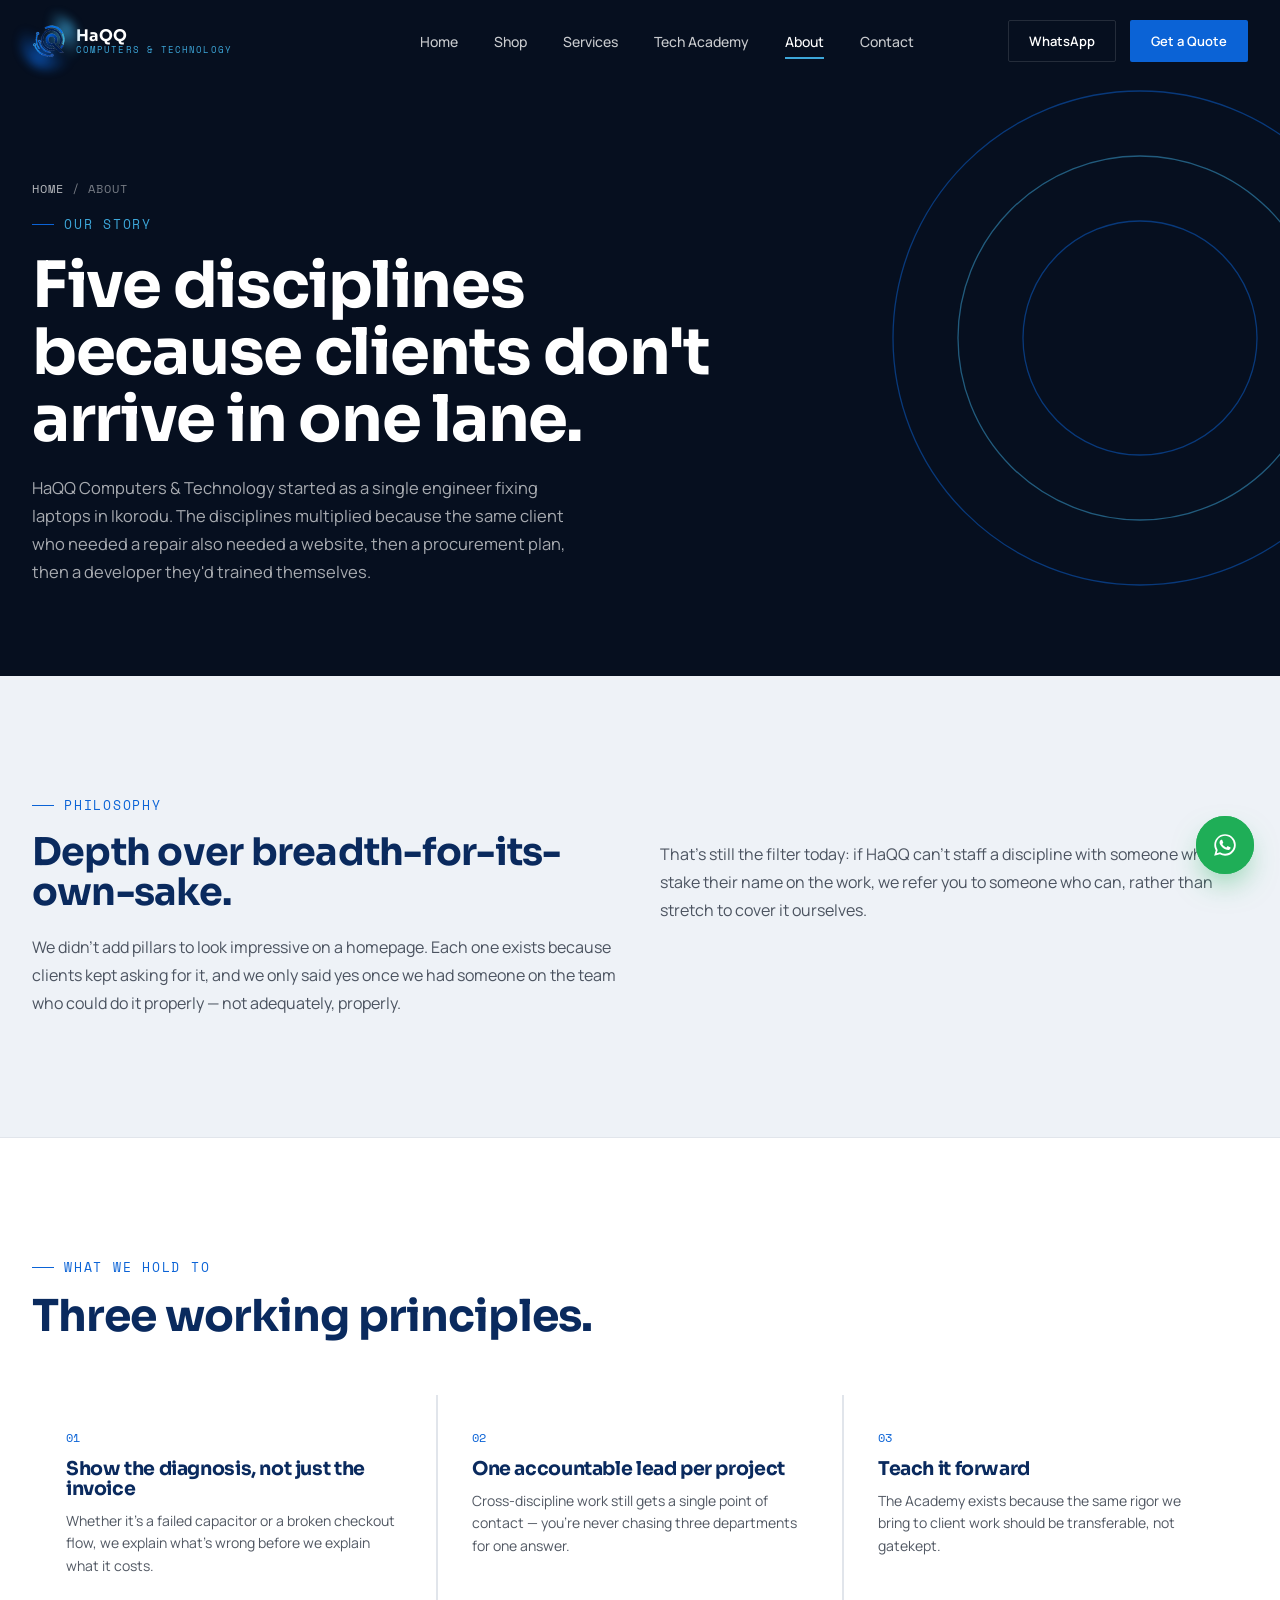
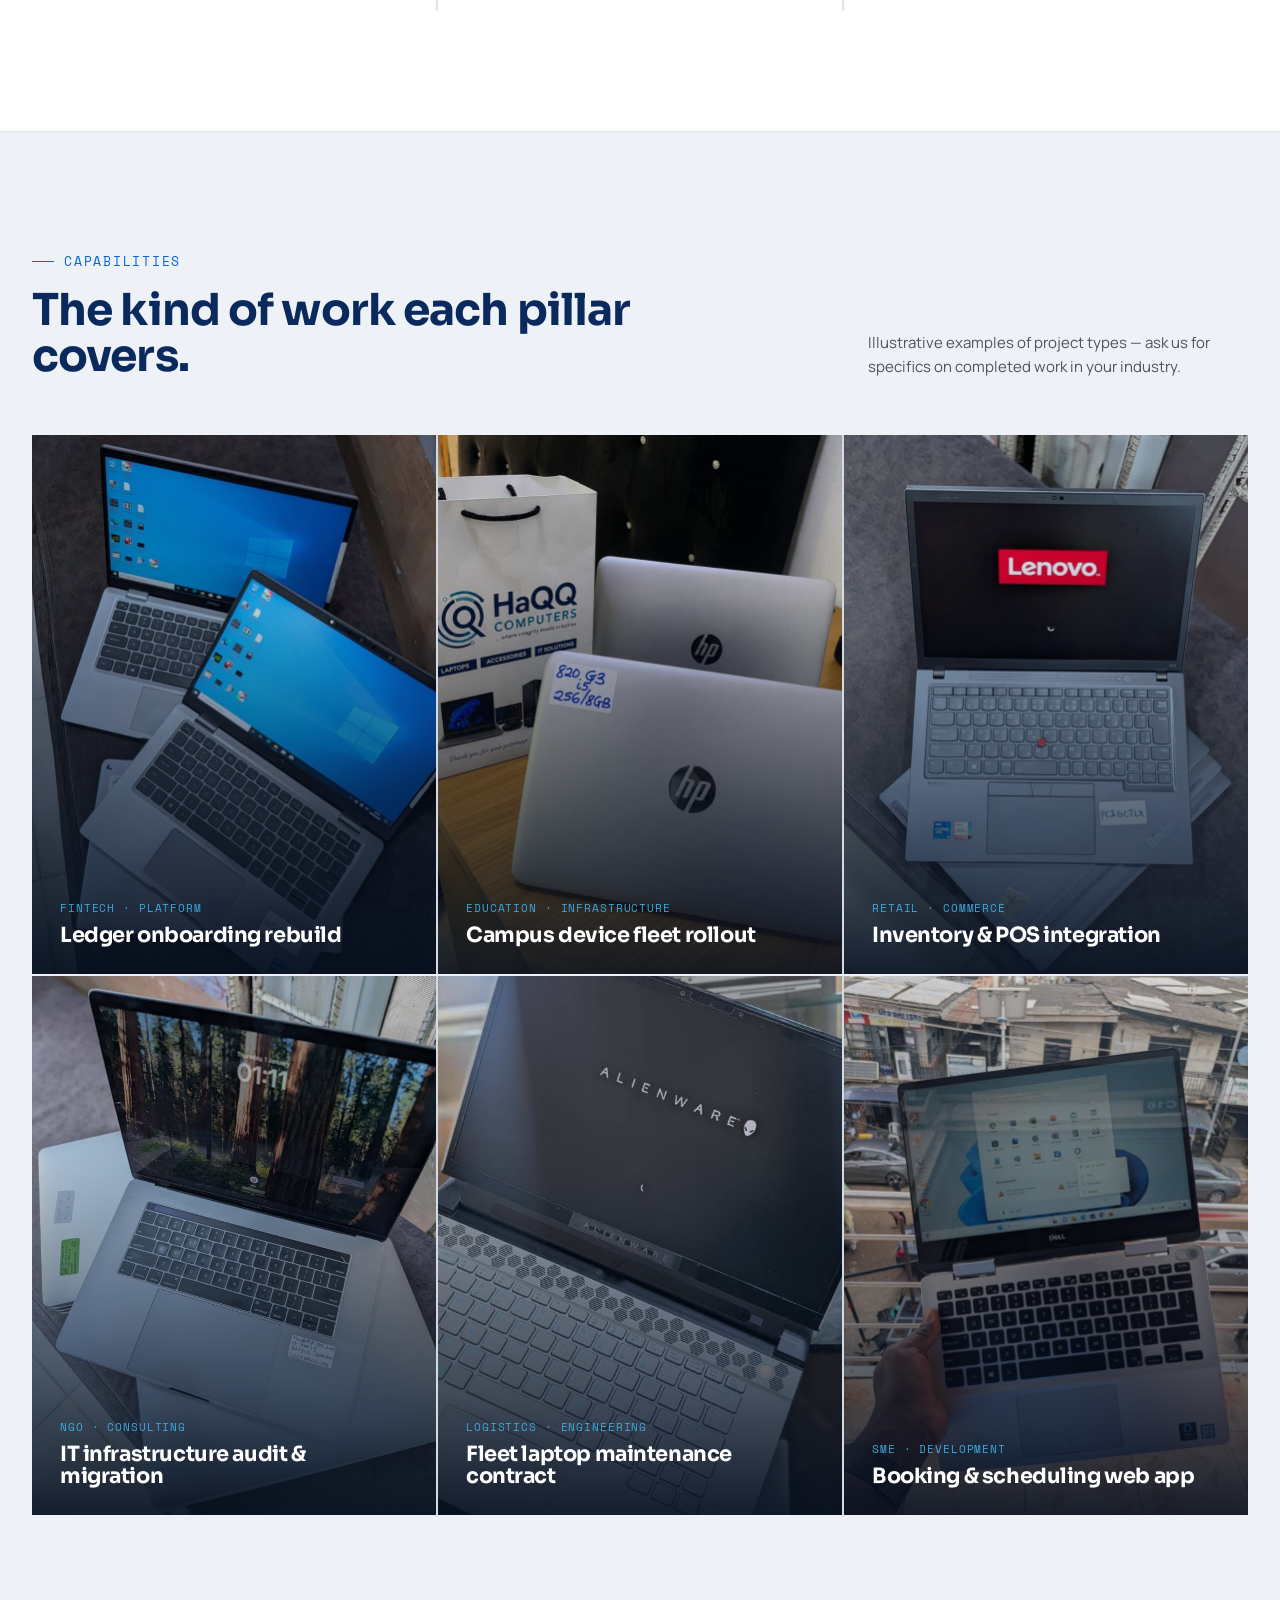
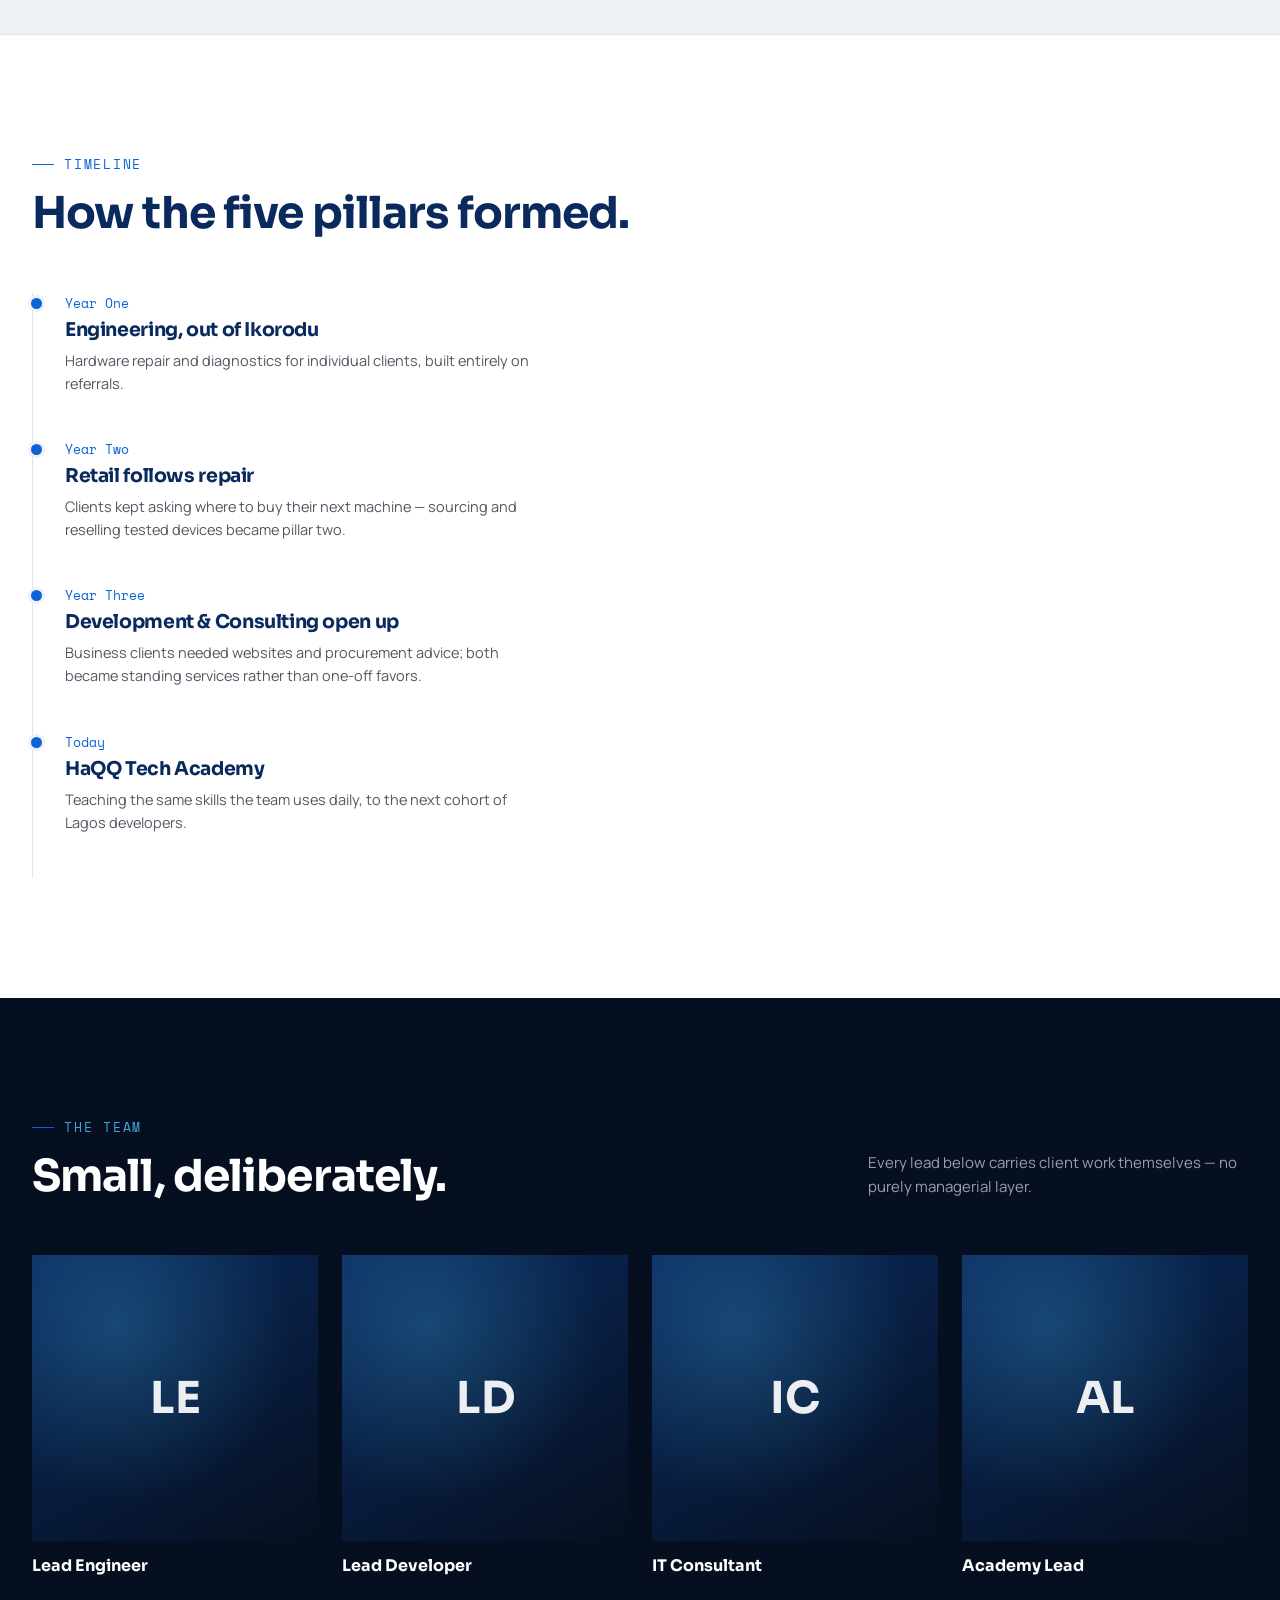
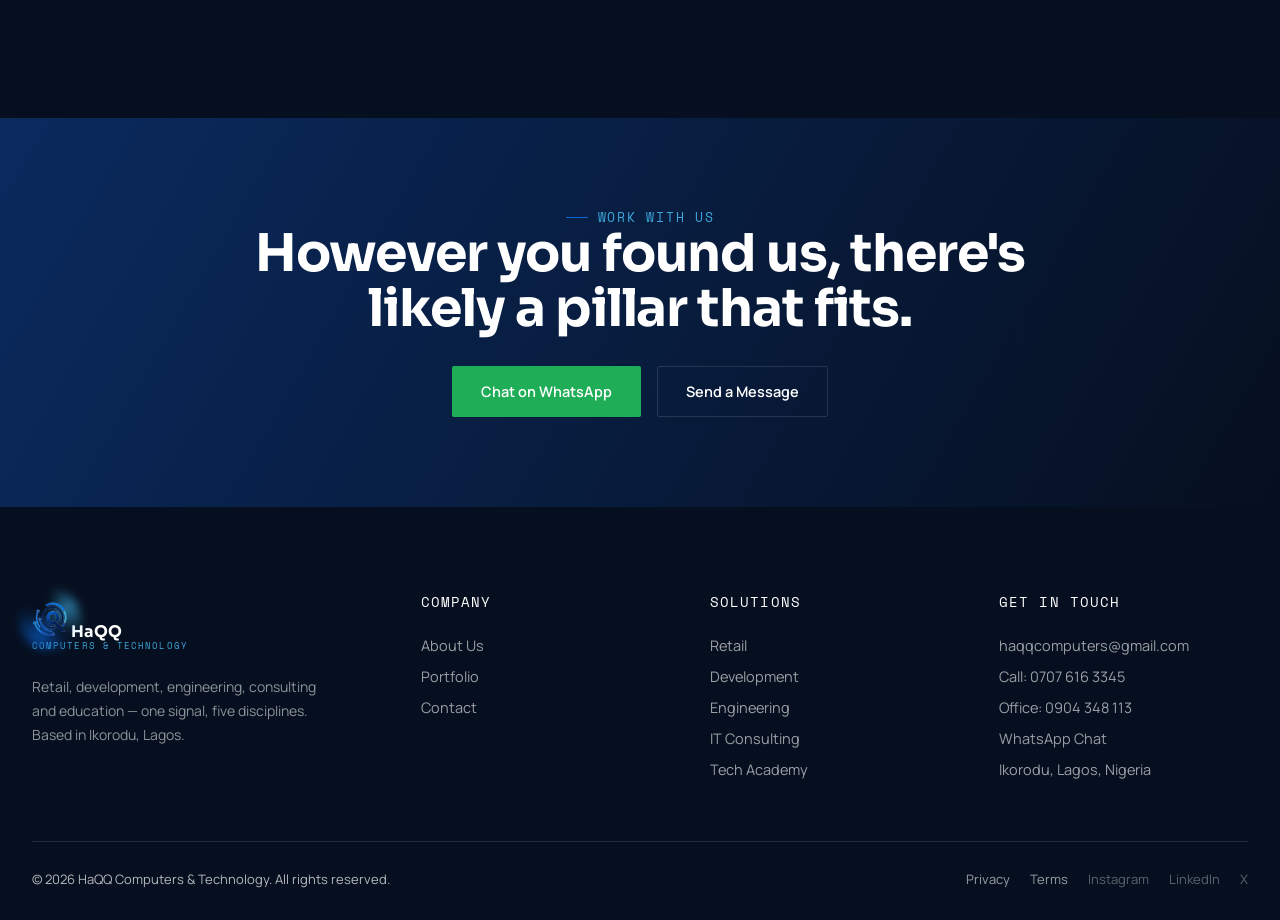
==== commit d43ab8dc: "new updates" ====
--- a/about.html
+++ b/about.html
@@ -106,14 +106,14 @@
       <p>Illustrative examples of project types — ask us for specifics on completed work in your industry.</p>
     </div>
     <div class="portfolio-strip" style="margin:0;">
-      <div class="portfolio-item reveal"><img src="https://images.unsplash.com/photo-1573164574572-cb89e39749b4?fm=jpg&q=80&w=900&auto=format&fit=crop" alt="Team collaborating on a fintech platform project" loading="lazy"><div class="content"><div class="tag-line">Fintech · Platform</div><h4>Ledger onboarding rebuild</h4></div></div>
+      <div class="portfolio-item reveal"><img src="assets/products/dell-2in1-pair.jpeg" alt="Team collaborating on a fintech platform project" loading="lazy"><div class="content"><div class="tag-line">Fintech · Platform</div><h4>Ledger onboarding rebuild</h4></div></div>
       <div class="portfolio-item reveal reveal-d1"><img src="assets/products/hp-budget.jpeg" alt="Laptops prepared for a school device fleet rollout" loading="lazy"><div class="content"><div class="tag-line">Education · Infrastructure</div><h4>Campus device fleet rollout</h4></div></div>
-      <div class="portfolio-item reveal reveal-d2"><img src="https://images.unsplash.com/photo-1628115367019-607aedaee62a?fm=jpg&q=80&w=900&auto=format&fit=crop" alt="Laptop used for retail inventory and POS integration work" loading="lazy"><div class="content"><div class="tag-line">Retail · Commerce</div><h4>Inventory &amp; POS integration</h4></div></div>
+      <div class="portfolio-item reveal reveal-d2"><img src="assets/products/thinkpad-x13.jpeg" alt="Laptop used for retail inventory and POS integration work" loading="lazy"><div class="content"><div class="tag-line">Retail · Commerce</div><h4>Inventory &amp; POS integration</h4></div></div>
     </div>
     <div class="portfolio-strip" style="margin-top:2px;">
-      <div class="portfolio-item reveal"><img src="https://images.unsplash.com/photo-1552257079-e48b715185fa?fm=jpg&q=80&w=900&auto=format&fit=crop" alt="Business laptop used for an IT infrastructure audit" loading="lazy"><div class="content"><div class="tag-line">NGO · Consulting</div><h4>IT infrastructure audit &amp; migration</h4></div></div>
+      <div class="portfolio-item reveal"><img src="assets/products/macbook-pro-2019-15.jpeg" alt="Business laptop used for an IT infrastructure audit" loading="lazy"><div class="content"><div class="tag-line">NGO · Consulting</div><h4>IT infrastructure audit &amp; migration</h4></div></div>
       <div class="portfolio-item reveal reveal-d1"><img src="assets/products/alienware-gaming.jpeg" alt="Laptop serviced as part of a fleet maintenance contract" loading="lazy"><div class="content"><div class="tag-line">Logistics · Engineering</div><h4>Fleet laptop maintenance contract</h4></div></div>
-      <div class="portfolio-item reveal reveal-d2"><img src="https://images.unsplash.com/photo-1593642532400-2682810df593?fm=jpg&q=80&w=900&auto=format&fit=crop" alt="Laptop used for a booking and scheduling web app build" loading="lazy"><div class="content"><div class="tag-line">SME · Development</div><h4>Booking &amp; scheduling web app</h4></div></div>
+      <div class="portfolio-item reveal reveal-d2"><img src="assets/products/dell-2in1-handheld.jpeg" alt="Laptop used for a booking and scheduling web app build" loading="lazy"><div class="content"><div class="tag-line">SME · Development</div><h4>Booking &amp; scheduling web app</h4></div></div>
     </div>
   </div>
 </section>
--- a/css/style.css
+++ b/css/style.css
@@ -26,15 +26,17 @@
 }
 
 *{ box-sizing:border-box; margin:0; padding:0; }
-html{ scroll-behavior:smooth; }
+html{ scroll-behavior:smooth; overflow-x:hidden; width:100%; }
 body{
   font-family:var(--body);
   color:var(--navy);
   background:var(--porcelain);
   -webkit-font-smoothing:antialiased;
   overflow-x:hidden;
+  width:100%;
 }
 img{ max-width:100%; display:block; }
+canvas, video, iframe{ max-width:100%; }
 a{ color:inherit; text-decoration:none; }
 ul{ list-style:none; }
 button{ font-family:inherit; cursor:pointer; }
@@ -105,13 +107,14 @@
 .nav-burger{ display:none; }
 
 @media (max-width:980px){
-  .nav-links{ position:fixed; top:0; right:-100%; height:100vh; width:78%; max-width:340px;
+  .nav-links{ position:fixed; top:0; right:0; height:100vh; width:78%; max-width:340px;
     background:var(--ink); flex-direction:column; align-items:flex-start; justify-content:center;
-    padding:40px; gap:28px; transition:right .45s cubic-bezier(.2,.8,.2,1); border-left:1px solid var(--line-dark); }
-  .nav-links.open{ right:0; }
+    padding:40px; gap:28px; transition:transform .45s cubic-bezier(.2,.8,.2,1); border-left:1px solid var(--line-dark);
+    transform:translateX(100%); z-index:95; }
+  .nav-links.open{ transform:translateX(0); }
   .nav-links a{ font-size:19px; }
-  .nav-burger{ display:flex; flex-direction:column; gap:5px; width:26px; z-index:200; }
-  .nav-burger span{ height:2px; background:#fff; border-radius:2px; transition:.3s; }
+  .nav-burger{ display:flex; flex-direction:column; justify-content:center; align-items:center; gap:5px; width:26px; height:26px; z-index:200; background:none; border:none; padding:0; -webkit-appearance:none; appearance:none; }
+  .nav-burger span{ display:block; width:100%; height:2px; background:#fff; border-radius:2px; transition:.3s; }
   .nav-cta .btn-ghost-dark span.txt{ display:none; }
   .nav-overlay{ position:fixed; inset:0; background:rgba(0,0,0,.5); opacity:0; pointer-events:none; transition:opacity .4s; z-index:90; }
   .nav-overlay.show{ opacity:1; pointer-events:auto; }
@@ -152,6 +155,7 @@
 .section-pad{ padding:120px 0; }
 @media (max-width:768px){ .section-pad{ padding:76px 0; } }
 .dark-section{ background:var(--ink); color:#fff; }
+.academy-dark{ background:linear-gradient(155deg, var(--navy) 0%, var(--ink) 60%); border-top:1px solid rgba(61,167,218,.18); }
 .dark-section .eyebrow{ color:var(--cyan); }
 
 /* ---------------- Cards ---------------- */
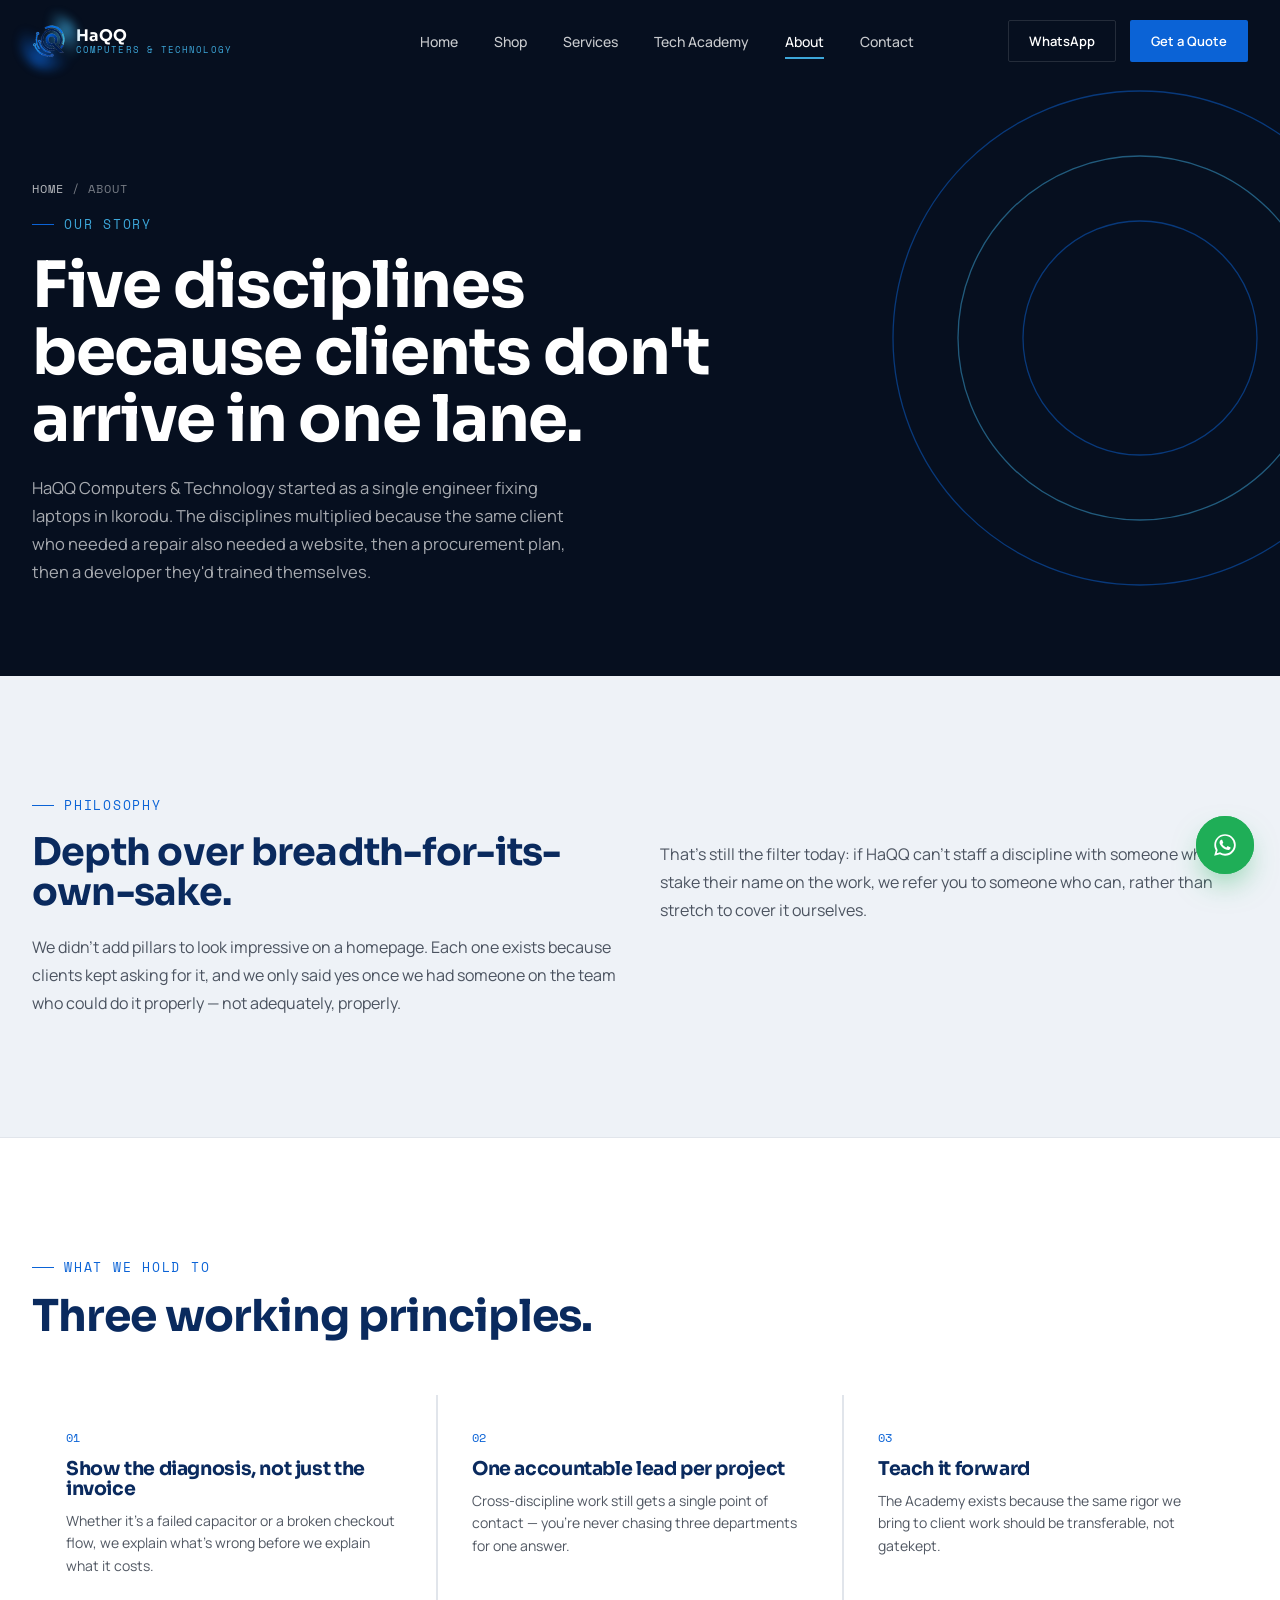
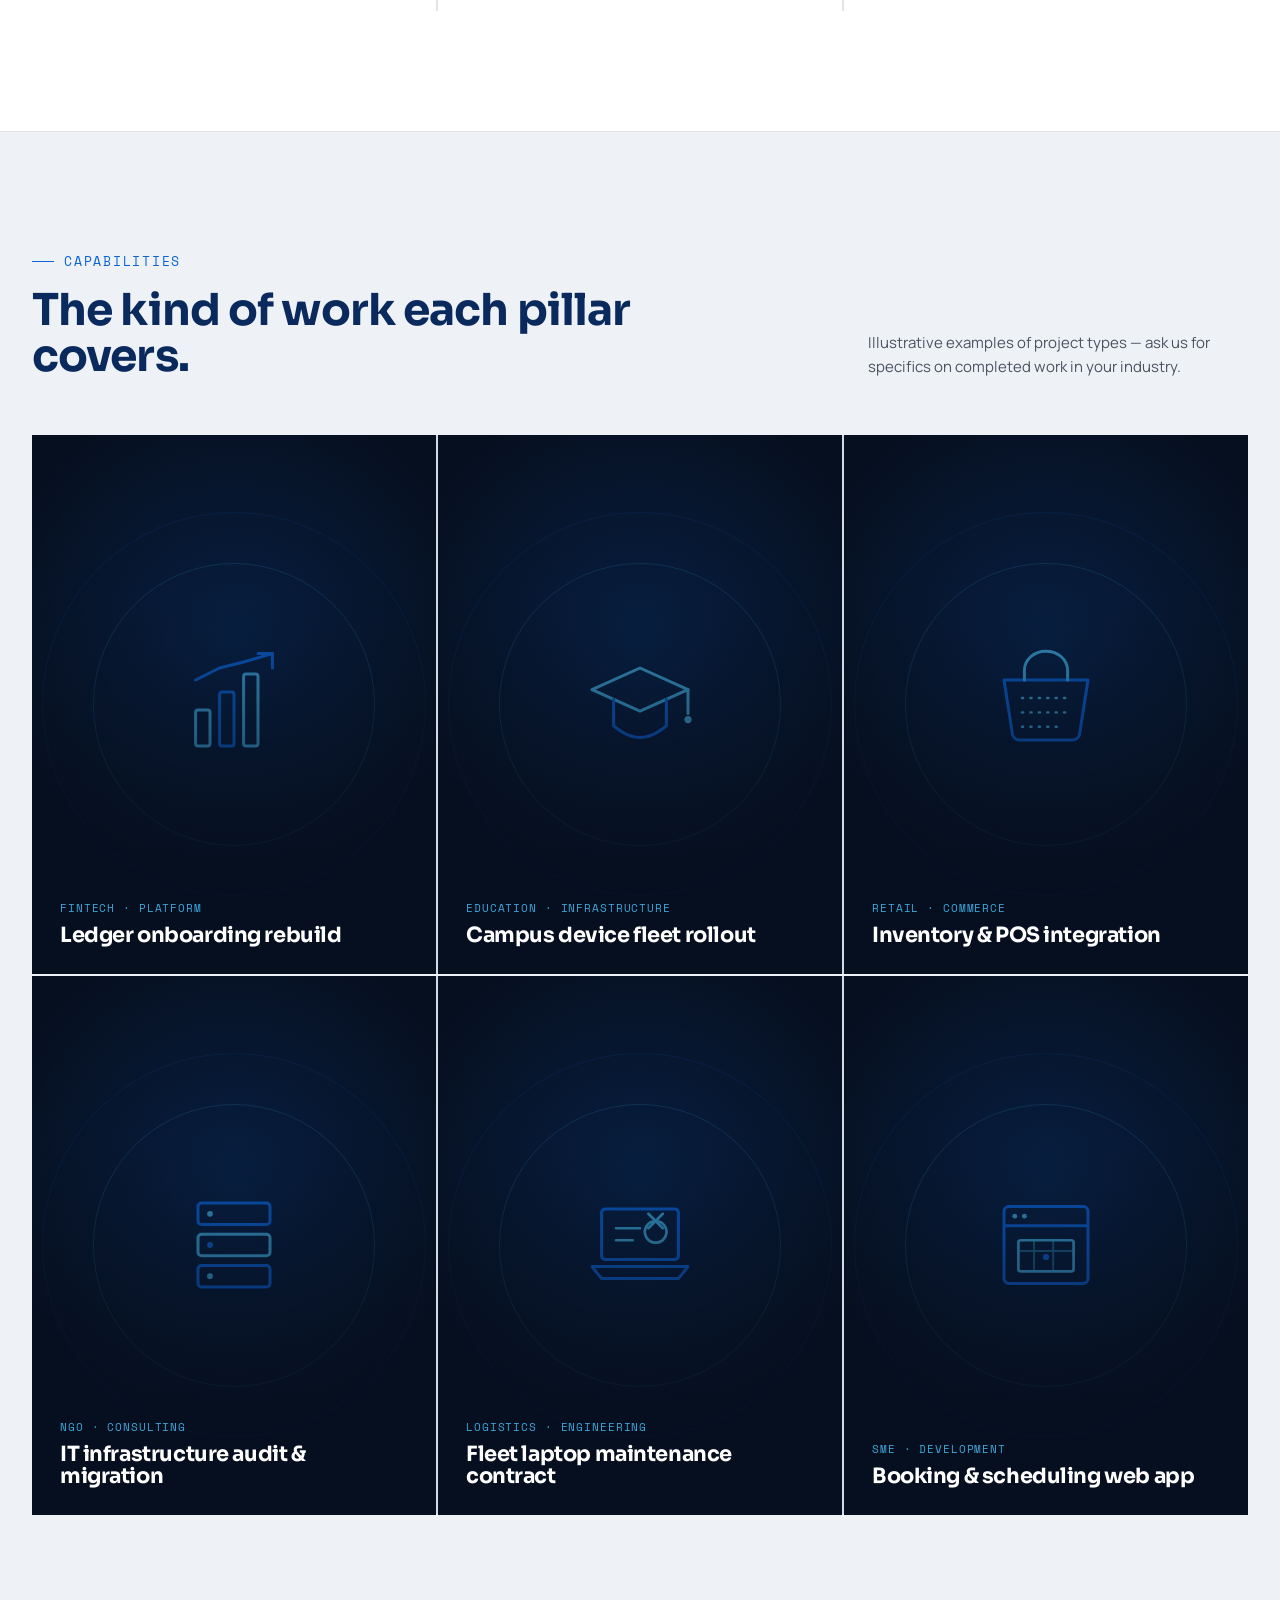
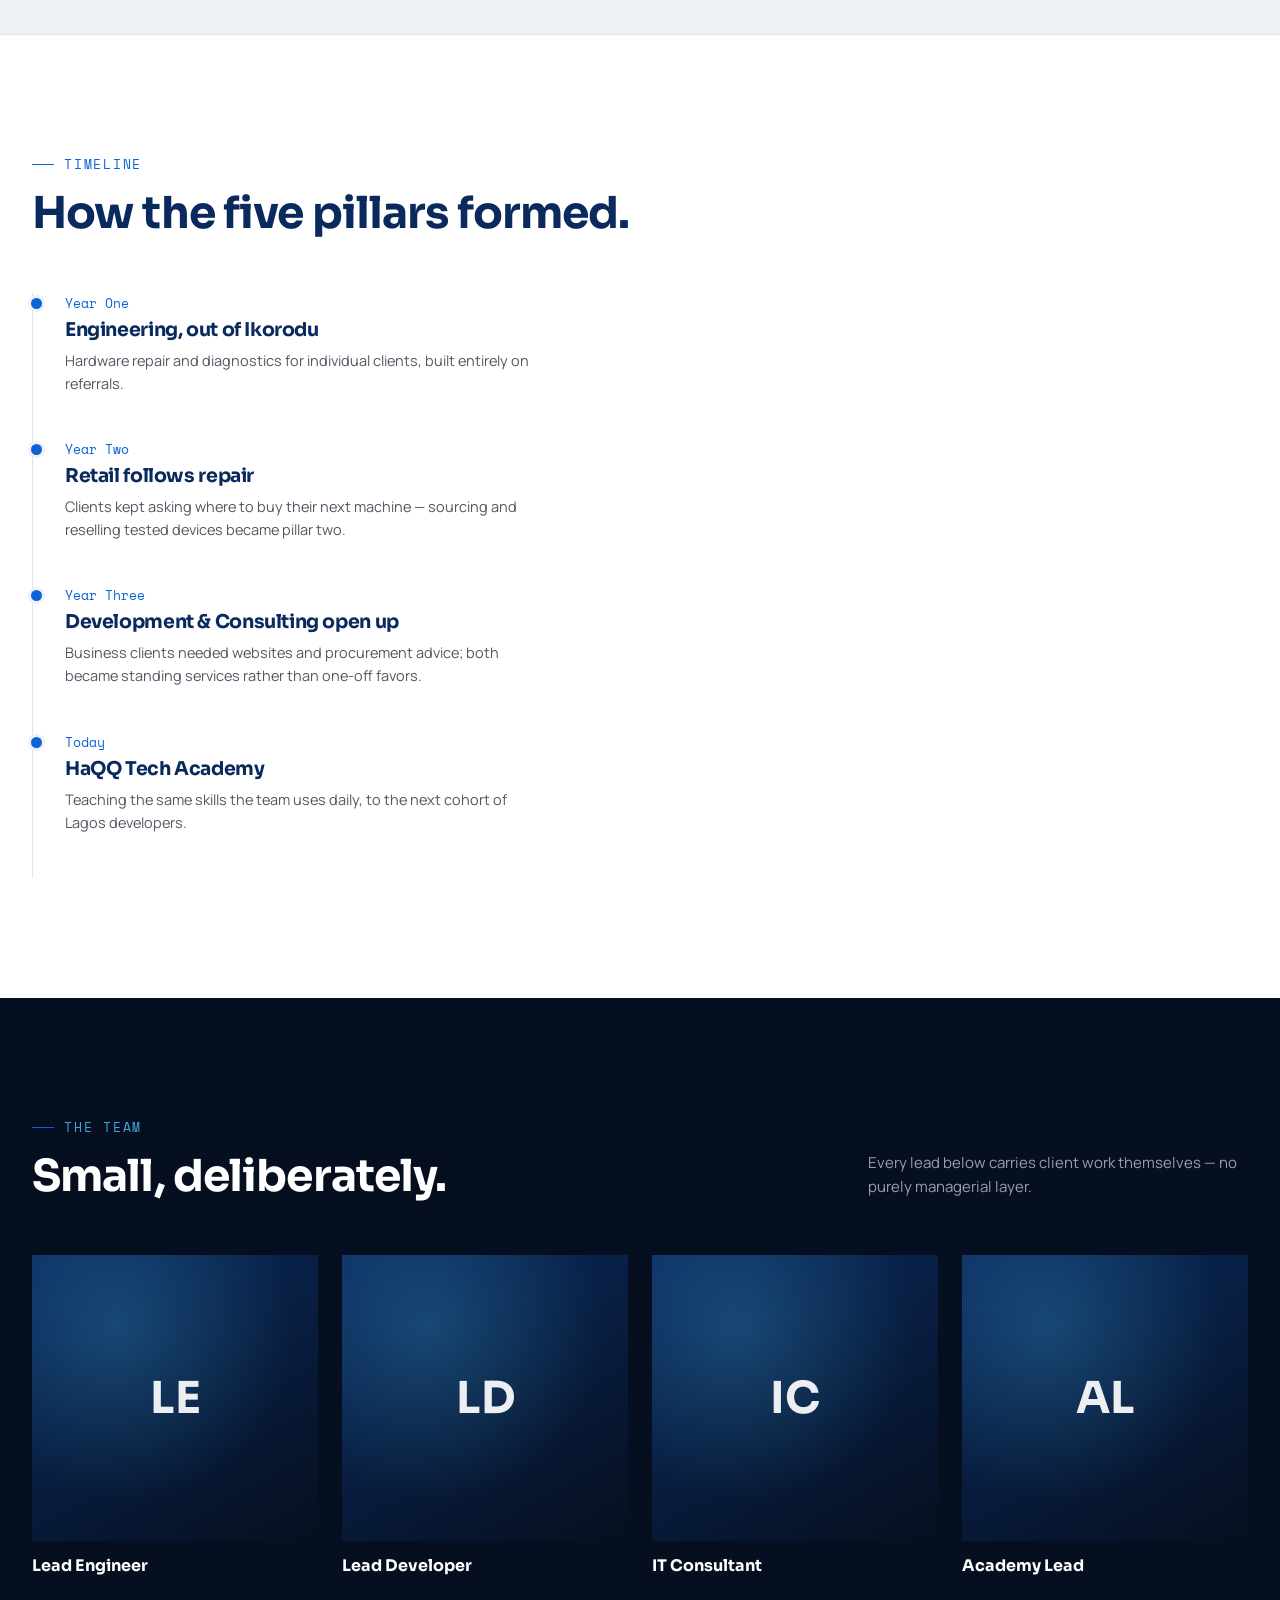
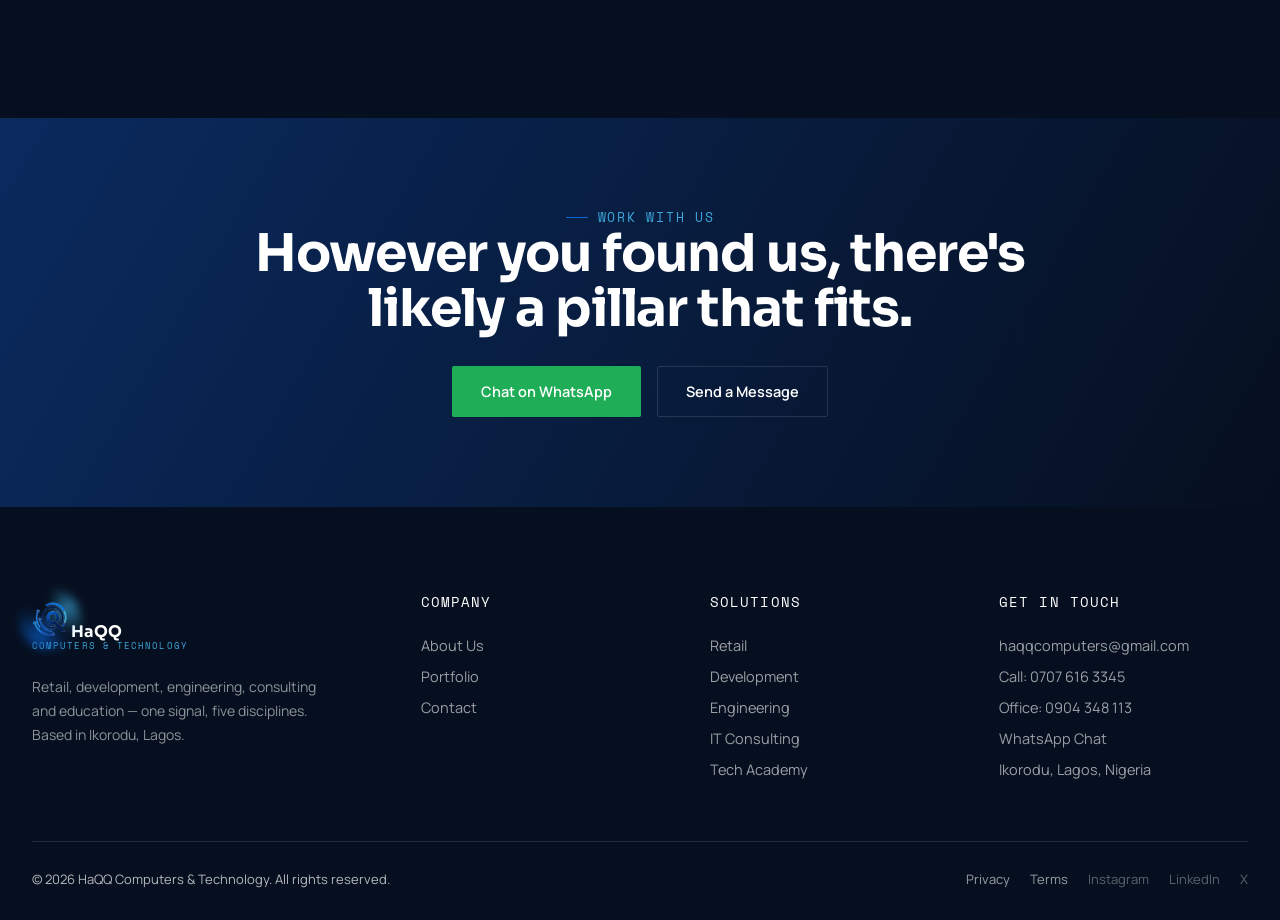
==== commit 705649fc: "Mobile responsiveness and Preloader animation" ====
--- a/about.html
+++ b/about.html
@@ -106,14 +106,50 @@
       <p>Illustrative examples of project types — ask us for specifics on completed work in your industry.</p>
     </div>
     <div class="portfolio-strip" style="margin:0;">
-      <div class="portfolio-item reveal"><img src="assets/products/dell-2in1-pair.jpeg" alt="Team collaborating on a fintech platform project" loading="lazy"><div class="content"><div class="tag-line">Fintech · Platform</div><h4>Ledger onboarding rebuild</h4></div></div>
-      <div class="portfolio-item reveal reveal-d1"><img src="assets/products/hp-budget.jpeg" alt="Laptops prepared for a school device fleet rollout" loading="lazy"><div class="content"><div class="tag-line">Education · Infrastructure</div><h4>Campus device fleet rollout</h4></div></div>
-      <div class="portfolio-item reveal reveal-d2"><img src="assets/products/thinkpad-x13.jpeg" alt="Laptop used for retail inventory and POS integration work" loading="lazy"><div class="content"><div class="tag-line">Retail · Commerce</div><h4>Inventory &amp; POS integration</h4></div></div>
+      <div class="portfolio-item reveal"><div class="icon-illustration"><div class="ring"></div><div class="ring r2"></div><svg viewBox="0 0 100 100" fill="none" xmlns="http://www.w3.org/2000/svg">
+  <rect x="18" y="55" width="12" height="30" rx="2" stroke="#3da7da" stroke-width="2.5"/>
+  <rect x="38" y="40" width="12" height="45" rx="2" stroke="#0b63d6" stroke-width="2.5"/>
+  <rect x="58" y="25" width="12" height="60" rx="2" stroke="#3da7da" stroke-width="2.5"/>
+  <path d="M18 30 L38 20 L58 15 L82 8" stroke="#0b63d6" stroke-width="2.5" stroke-linecap="round" stroke-linejoin="round"/>
+  <path d="M70 8 L82 8 L82 20" stroke="#0b63d6" stroke-width="2.5" stroke-linecap="round" stroke-linejoin="round"/>
+</svg></div><div class="content"><div class="tag-line">Fintech · Platform</div><h4>Ledger onboarding rebuild</h4></div></div>
+      <div class="portfolio-item reveal reveal-d1"><div class="icon-illustration"><div class="ring"></div><div class="ring r2"></div><svg viewBox="0 0 100 100" fill="none" xmlns="http://www.w3.org/2000/svg">
+  <path d="M10 38 L50 20 L90 38 L50 56 Z" stroke="#3da7da" stroke-width="2.5" stroke-linejoin="round"/>
+  <path d="M28 46 V68 C28 68 38 78 50 78 C62 78 72 68 72 68 V46" stroke="#0b63d6" stroke-width="2.5" stroke-linecap="round" stroke-linejoin="round"/>
+  <path d="M90 38 V58" stroke="#3da7da" stroke-width="2.5" stroke-linecap="round"/>
+  <circle cx="90" cy="63" r="3" fill="#3da7da"/>
+</svg></div><div class="content"><div class="tag-line">Education · Infrastructure</div><h4>Campus device fleet rollout</h4></div></div>
+      <div class="portfolio-item reveal reveal-d2"><div class="icon-illustration"><div class="ring"></div><div class="ring r2"></div><svg viewBox="0 0 100 100" fill="none" xmlns="http://www.w3.org/2000/svg">
+  <path d="M15 30 H85 L78 75 C77.5 78 75 80 72 80 H28 C25 80 22.5 78 22 75 L15 30 Z" stroke="#0b63d6" stroke-width="2.5" stroke-linejoin="round"/>
+  <path d="M32 30 V22 C32 13 40 6 50 6 C60 6 68 13 68 22 V30" stroke="#3da7da" stroke-width="2.5" stroke-linecap="round"/>
+  <path d="M30 45 H70 M30 57 H70 M30 69 H60" stroke="#3da7da" stroke-width="2" stroke-linecap="round" stroke-dasharray="1 6"/>
+</svg></div><div class="content"><div class="tag-line">Retail · Commerce</div><h4>Inventory &amp; POS integration</h4></div></div>
     </div>
     <div class="portfolio-strip" style="margin-top:2px;">
-      <div class="portfolio-item reveal"><img src="assets/products/macbook-pro-2019-15.jpeg" alt="Business laptop used for an IT infrastructure audit" loading="lazy"><div class="content"><div class="tag-line">NGO · Consulting</div><h4>IT infrastructure audit &amp; migration</h4></div></div>
-      <div class="portfolio-item reveal reveal-d1"><img src="assets/products/alienware-gaming.jpeg" alt="Laptop serviced as part of a fleet maintenance contract" loading="lazy"><div class="content"><div class="tag-line">Logistics · Engineering</div><h4>Fleet laptop maintenance contract</h4></div></div>
-      <div class="portfolio-item reveal reveal-d2"><img src="assets/products/dell-2in1-handheld.jpeg" alt="Laptop used for a booking and scheduling web app build" loading="lazy"><div class="content"><div class="tag-line">SME · Development</div><h4>Booking &amp; scheduling web app</h4></div></div>
+      <div class="portfolio-item reveal"><div class="icon-illustration"><div class="ring"></div><div class="ring r2"></div><svg viewBox="0 0 100 100" fill="none" xmlns="http://www.w3.org/2000/svg">
+  <rect x="20" y="15" width="60" height="18" rx="3" stroke="#0b63d6" stroke-width="2.5"/>
+  <rect x="20" y="41" width="60" height="18" rx="3" stroke="#3da7da" stroke-width="2.5"/>
+  <rect x="20" y="67" width="60" height="18" rx="3" stroke="#0b63d6" stroke-width="2.5"/>
+  <circle cx="30" cy="24" r="2.4" fill="#3da7da"/>
+  <circle cx="30" cy="50" r="2.4" fill="#0b63d6"/>
+  <circle cx="30" cy="76" r="2.4" fill="#3da7da"/>
+  <path d="M42 24 H68 M42 50 H68 M42 76 H68" stroke="currentColor" stroke-opacity=".35" stroke-width="1.6" stroke-dasharray="2 4"/>
+</svg></div><div class="content"><div class="tag-line">NGO · Consulting</div><h4>IT infrastructure audit &amp; migration</h4></div></div>
+      <div class="portfolio-item reveal reveal-d1"><div class="icon-illustration"><div class="ring"></div><div class="ring r2"></div><svg viewBox="0 0 100 100" fill="none" xmlns="http://www.w3.org/2000/svg">
+  <rect x="18" y="20" width="64" height="42" rx="3" stroke="#0b63d6" stroke-width="2.5"/>
+  <path d="M10 68 H90 L82 78 H18 Z" stroke="#0b63d6" stroke-width="2.5" stroke-linejoin="round"/>
+  <path d="M63 30 a9 9 0 1 0 0.1 0 Z M63 30 L69 24 M63 30 L57 24 M63 30 L69 36 M63 30 L57 36" stroke="#3da7da" stroke-width="2.2" stroke-linecap="round" stroke-linejoin="round"/>
+  <path d="M30 36 H50 M30 46 H44" stroke="#3da7da" stroke-width="2.2" stroke-linecap="round"/>
+</svg></div><div class="content"><div class="tag-line">Logistics · Engineering</div><h4>Fleet laptop maintenance contract</h4></div></div>
+      <div class="portfolio-item reveal reveal-d2"><div class="icon-illustration"><div class="ring"></div><div class="ring r2"></div><svg viewBox="0 0 100 100" fill="none" xmlns="http://www.w3.org/2000/svg">
+  <rect x="15" y="18" width="70" height="64" rx="4" stroke="#0b63d6" stroke-width="2.5"/>
+  <path d="M15 34 H85" stroke="#0b63d6" stroke-width="2.5"/>
+  <circle cx="24" cy="26" r="2" fill="#3da7da"/>
+  <circle cx="32" cy="26" r="2" fill="#3da7da"/>
+  <rect x="27" y="46" width="46" height="26" rx="2" stroke="#3da7da" stroke-width="2.2"/>
+  <path d="M27 55 H73 M40 46 V72 M56 46 V72" stroke="#3da7da" stroke-width="1.6" stroke-opacity=".5"/>
+  <circle cx="50" cy="60" r="2.6" fill="#0b63d6"/>
+</svg></div><div class="content"><div class="tag-line">SME · Development</div><h4>Booking &amp; scheduling web app</h4></div></div>
     </div>
   </div>
 </section>
@@ -176,7 +212,7 @@
 
 <footer class="site-footer">
   <div class="wrap">
-    <div style="display:grid; grid-template-columns:1.4fr 1fr 1fr 1fr; gap:40px; padding-bottom:56px; border-bottom:1px solid var(--line-dark);">
+    <div class="footer-grid">
       <div>
         <a href="index.html" class="nav-logo" style="margin-bottom:18px;">
           <span class="logo-orbit" style="width:36px;height:36px;"><img src="assets/logo-icon.png" alt="HaQQ logo" style="height:36px;"></span>
--- a/css/style.css
+++ b/css/style.css
@@ -167,6 +167,9 @@
 footer.site-footer h4{ color:#fff; font-size:14px; font-family:var(--mono); letter-spacing:.08em; text-transform:uppercase; margin-bottom:20px; font-weight:500; }
 footer.site-footer a{ color:rgba(255,255,255,.6); font-size:14.5px; display:block; padding:6px 0; transition:color .25s; }
 footer.site-footer a:hover{ color:var(--cyan); }
+.footer-grid{ display:grid; grid-template-columns:1.4fr 1fr 1fr 1fr; gap:40px; padding-bottom:56px; border-bottom:1px solid var(--line-dark); }
+@media (max-width:760px){ .footer-grid{ grid-template-columns:1fr 1fr; gap:32px 24px; } .footer-grid > div:first-child{ grid-column:1 / -1; } }
+@media (max-width:460px){ .footer-grid{ grid-template-columns:1fr; } }
 
 /* ---------------- WhatsApp float ---------------- */
 .wa-float{
@@ -229,6 +232,8 @@
 
 /* ---- Service matrix ---- */
 .matrix{ display:grid; grid-template-columns:repeat(12,1fr); gap:22px; }
+.matrix-3col{ display:grid; grid-template-columns:repeat(3,1fr); gap:22px; }
+@media (max-width:860px){ .matrix-3col{ grid-template-columns:1fr; } }
 .pillar{ grid-column:span 6; padding:38px 34px; position:relative; }
 .pillar:nth-child(1){ grid-column:span 7; }
 .pillar:nth-child(2){ grid-column:span 5; }
@@ -267,6 +272,10 @@
 .portfolio-item:hover img{ transform:scale(1.06); }
 .portfolio-item::before{ content:''; position:absolute; inset:0; background:linear-gradient(180deg, rgba(6,15,31,.15) 30%, rgba(6,15,31,.92) 100%); z-index:1; }
 .portfolio-item .content{ position:relative; z-index:2; color:#fff; }
+.portfolio-item .icon-illustration{ position:absolute; inset:0; display:flex; align-items:center; justify-content:center; background:radial-gradient(circle at 50% 38%, rgba(11,99,214,.22), transparent 65%); }
+.portfolio-item .icon-illustration svg{ width:46%; max-width:120px; opacity:.92; }
+.portfolio-item .icon-illustration .ring{ position:absolute; width:70%; aspect-ratio:1; border:1px solid rgba(61,167,218,.2); border-radius:50%; }
+.portfolio-item .icon-illustration .ring.r2{ width:95%; border-color:rgba(11,99,214,.14); }
 .portfolio-item .tag-line{ font-family:var(--mono); font-size:11px; color:var(--cyan); text-transform:uppercase; letter-spacing:.08em; }
 .portfolio-item h4{ font-size:21px; margin-top:8px; }
 @media (max-width:860px){ .portfolio-strip{ grid-template-columns:1fr; } }
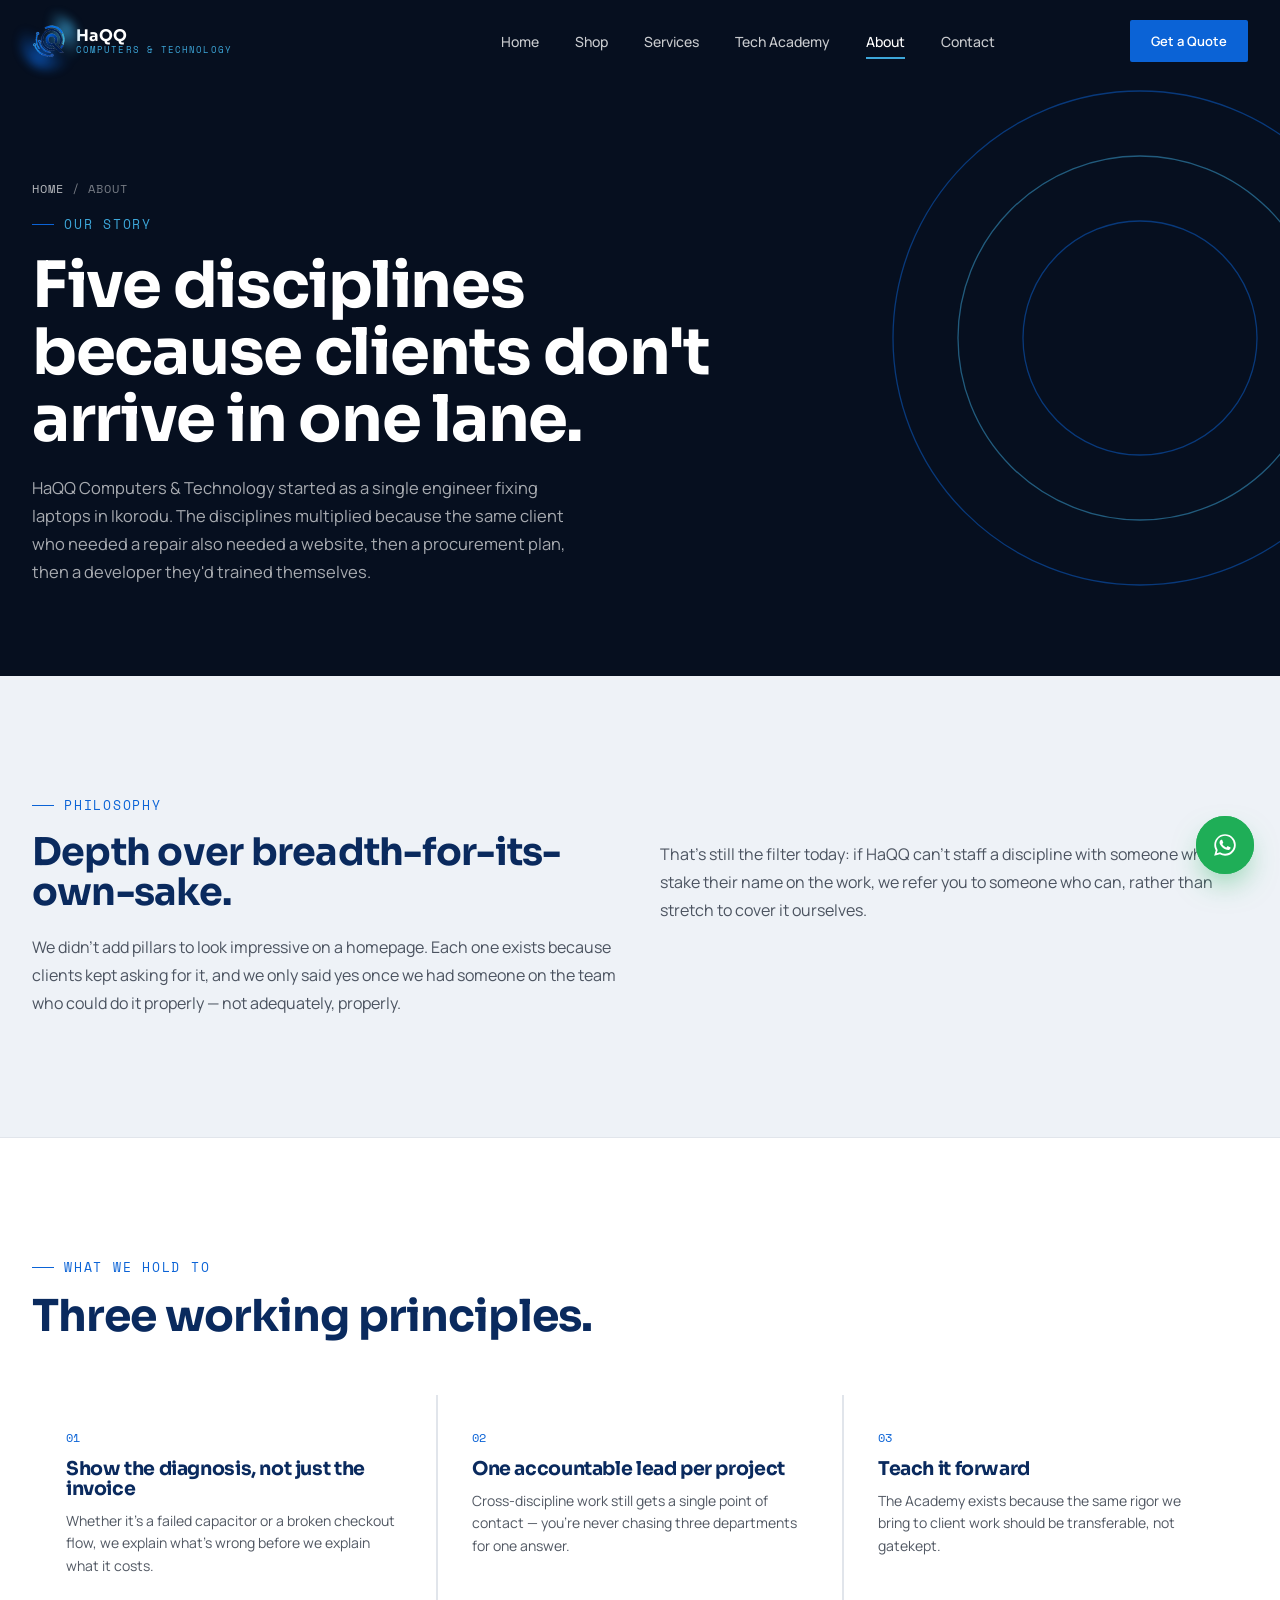
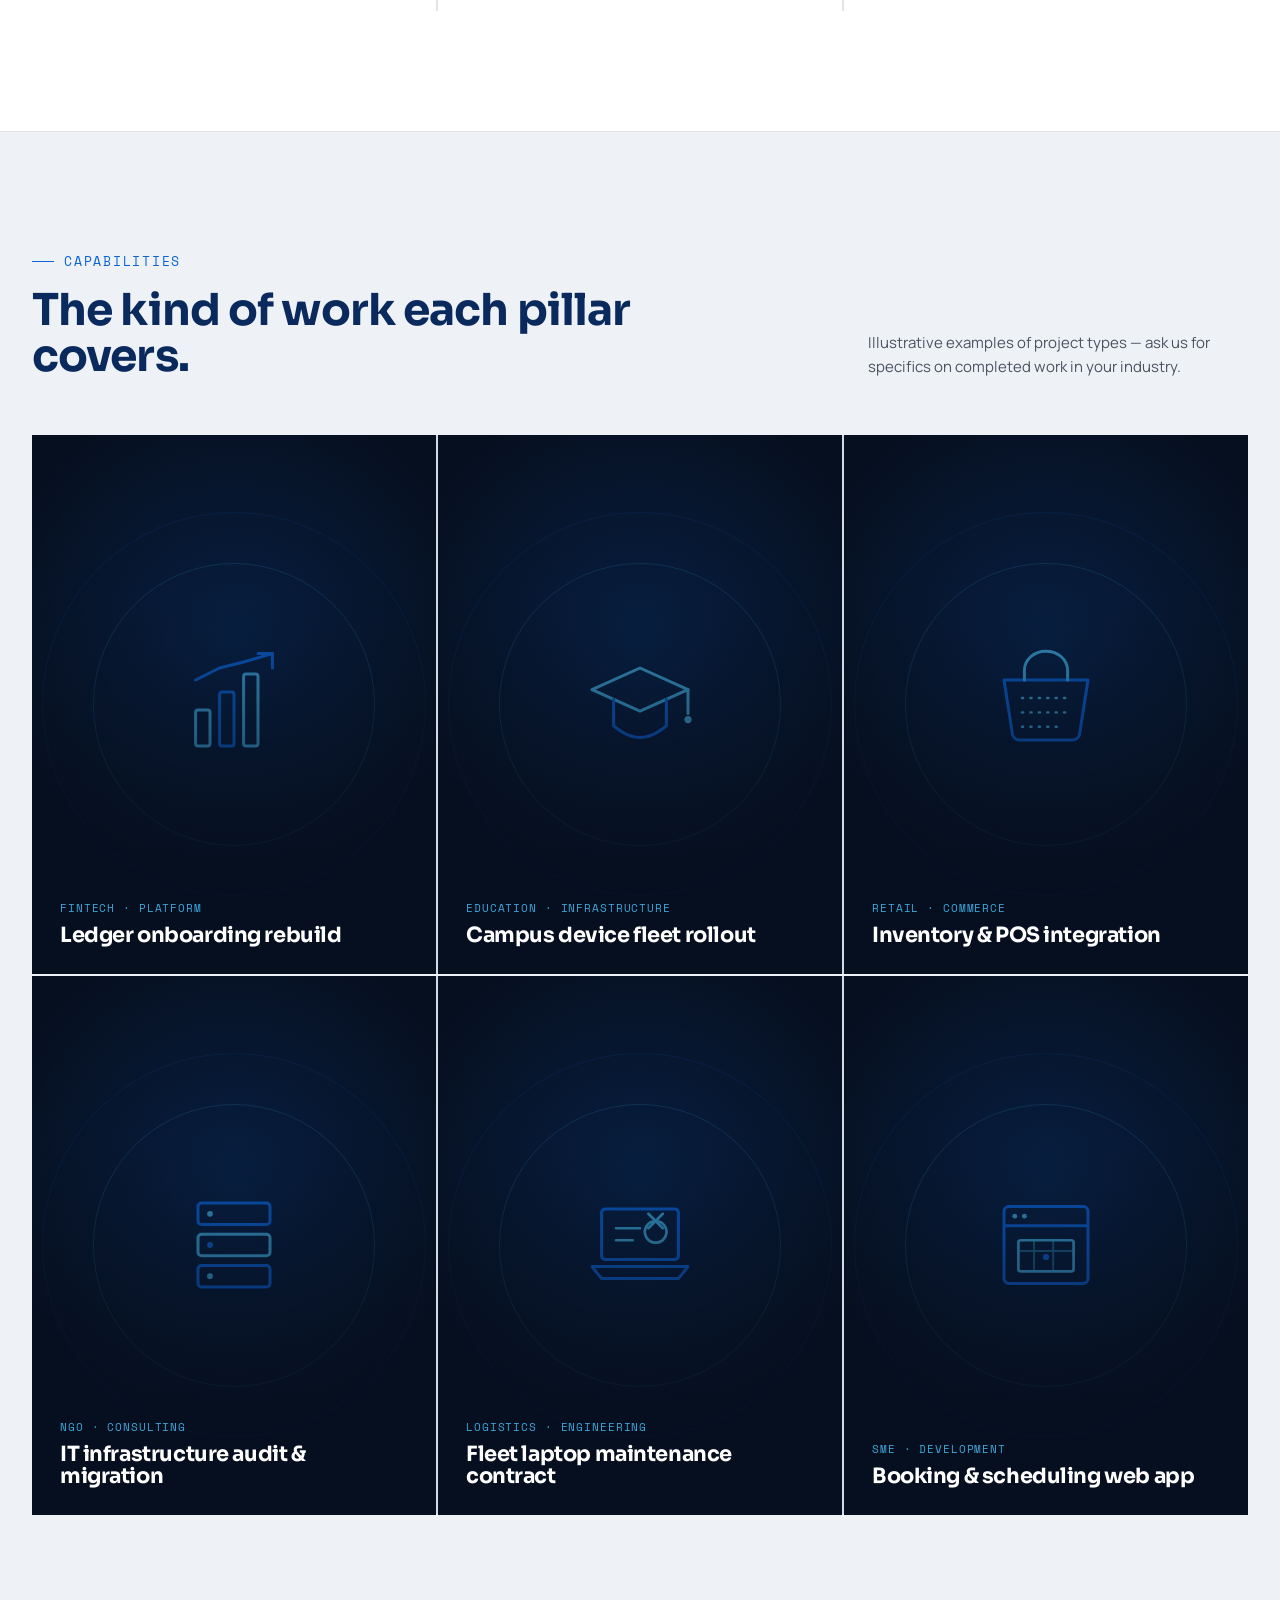
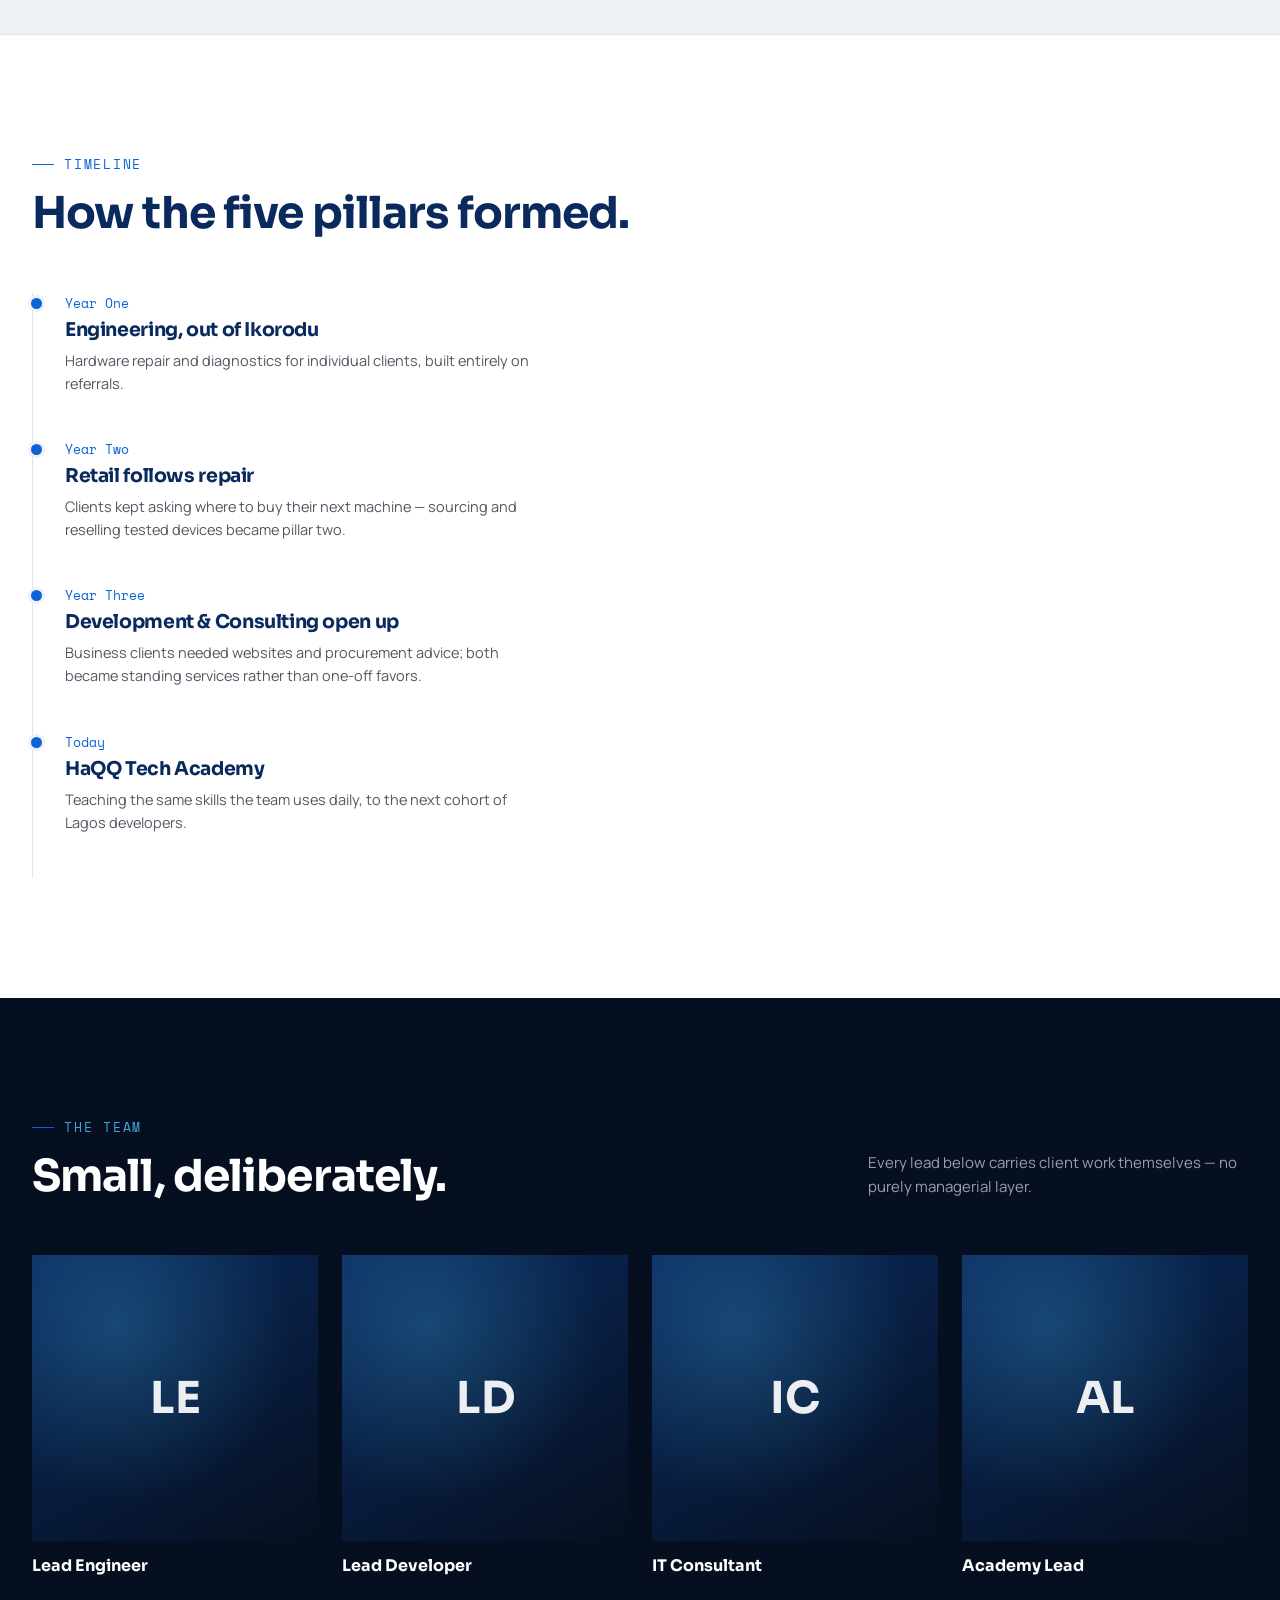
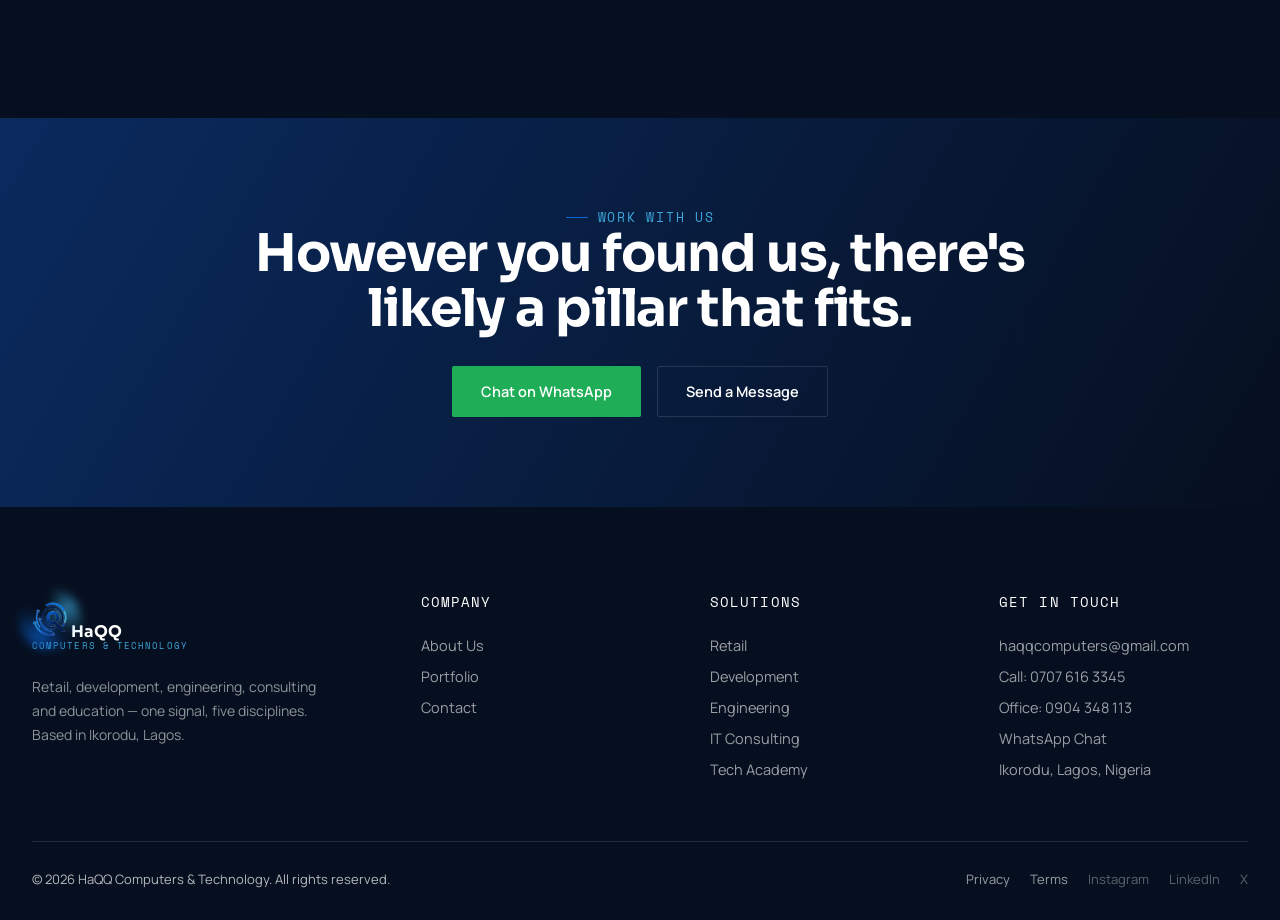
==== commit 8382c346: "New Photos added" ====
--- a/about.html
+++ b/about.html
@@ -6,23 +6,28 @@
 <title>About Us & Portfolio | HaQQ Computers & Technology</title>
 <meta name="description" content="The philosophy, team and portfolio behind HaQQ Computers & Technology, Lagos.">
 <link rel="icon" href="assets/logo-icon.png">
-<!-- Open Graph / social preview. Update og:url and og:image to absolute URLs once the site is live on its real domain. -->
+<!-- Open Graph / social preview -->
 <meta property="og:type" content="website">
 <meta property="og:site_name" content="HaQQ Computers & Technology">
 <meta property="og:title" content="About Us & Portfolio | HaQQ Computers & Technology">
 <meta property="og:description" content="The philosophy, team and portfolio behind HaQQ Computers & Technology, Lagos.">
-<meta property="og:url" content="https://haqqcomputers.com/about.html">
-<meta property="og:image" content="assets/logo.png">
+<meta property="og:url" content="https://haqqcomputers.netlify.app/about.html">
+<meta property="og:image" content="https://haqqcomputers.netlify.app/assets/og-share.png">
 <meta name="twitter:card" content="summary_large_image">
 <meta name="twitter:title" content="About Us & Portfolio | HaQQ Computers & Technology">
 <meta name="twitter:description" content="The philosophy, team and portfolio behind HaQQ Computers & Technology, Lagos.">
-<meta name="twitter:image" content="assets/logo.png">
-<link rel="canonical" href="https://haqqcomputers.com/about.html">
+<meta name="twitter:image" content="https://haqqcomputers.netlify.app/assets/og-share.png">
+<link rel="canonical" href="https://haqqcomputers.netlify.app/about.html">
 <link rel="preconnect" href="https://fonts.googleapis.com">
 <link href="https://fonts.googleapis.com/css2?family=Sora:wght@500;600;700;800&family=Manrope:wght@400;500;600;700&family=Space+Mono:wght@400;700&display=swap" rel="stylesheet">
 <link rel="stylesheet" href="css/style.css">
 </head>
 <body>
+
+<div id="preloader" aria-hidden="true">
+  <div class="preloader-mark"><img src="assets/logo-icon.png" alt=""></div>
+</div>
+
 
 <nav class="site-nav">
   <div class="wrap">
@@ -40,7 +45,6 @@
       <li><a href="contact.html">Contact</a></li>
     </ul>
     <div class="nav-cta">
-      <a href="#" data-wa="Hi HaQQ, I'd like to talk about a project." class="btn btn-ghost-dark btn-sm"><span class="txt">WhatsApp</span></a>
       <a href="contact.html" class="btn btn-primary btn-sm">Get a Quote</a>
       <button class="nav-burger" aria-label="Toggle menu"><span></span><span></span><span></span></button>
     </div>
--- a/css/style.css
+++ b/css/style.css
@@ -190,6 +190,22 @@
 .mono{ font-family:var(--mono); }
 
 ::selection{ background:var(--signal); color:#fff; }
+
+/* ---------------- Preloader ---------------- */
+#preloader{
+  position:fixed; inset:0; z-index:9999; background:var(--ink);
+  display:flex; align-items:center; justify-content:center;
+  transition:opacity .5s ease, visibility .5s ease;
+}
+#preloader.loaded{ opacity:0; visibility:hidden; pointer-events:none; }
+.preloader-mark{ position:relative; width:76px; height:76px; display:flex; align-items:center; justify-content:center; }
+.preloader-mark::before{
+  content:''; position:absolute; width:100%; height:100%; border-radius:50%;
+  background:conic-gradient(from 0deg, transparent 0deg, var(--cyan) 55deg, transparent 130deg, var(--signal) 210deg, transparent 300deg);
+  animation:logo-orbit-spin 1.1s linear infinite; filter:blur(4px); opacity:.85;
+}
+.preloader-mark img{ position:relative; z-index:1; width:44px; height:auto; animation:logo-glow-pulse 1.6s ease-in-out infinite; }
+@media (prefers-reduced-motion: reduce){ #preloader{ transition:none; } .preloader-mark::before, .preloader-mark img{ animation:none; } }
 
 /* Page hero offset title treatment shared */
 .title-huge{ font-size:clamp(40px,6.4vw,92px); }
@@ -463,3 +479,10 @@
 .legal-toc{ border:1px solid var(--line); padding:24px 26px; margin-bottom:44px; }
 .legal-toc h4{ font-family:var(--mono); font-size:11.5px; text-transform:uppercase; letter-spacing:.08em; color:var(--ink-45); margin-bottom:14px; }
 .legal-toc a{ display:block; font-size:14px; color:var(--signal); padding:5px 0; }
+
+/* ---------------- Shop pagination ---------------- */
+.shop-pagination{ display:flex; justify-content:center; align-items:center; gap:8px; margin-top:50px; flex-wrap:wrap; }
+.page-btn{ min-width:40px; height:40px; padding:0 12px; border:1px solid var(--line); background:var(--paper); color:var(--navy); font-family:var(--mono); font-size:13px; font-weight:500; border-radius:2px; transition:.25s; }
+.page-btn:hover:not(.disabled):not(.active){ border-color:var(--signal); color:var(--signal); }
+.page-btn.active{ background:var(--navy); color:#fff; border-color:var(--navy); }
+.page-btn.disabled{ opacity:.35; cursor:not-allowed; }
